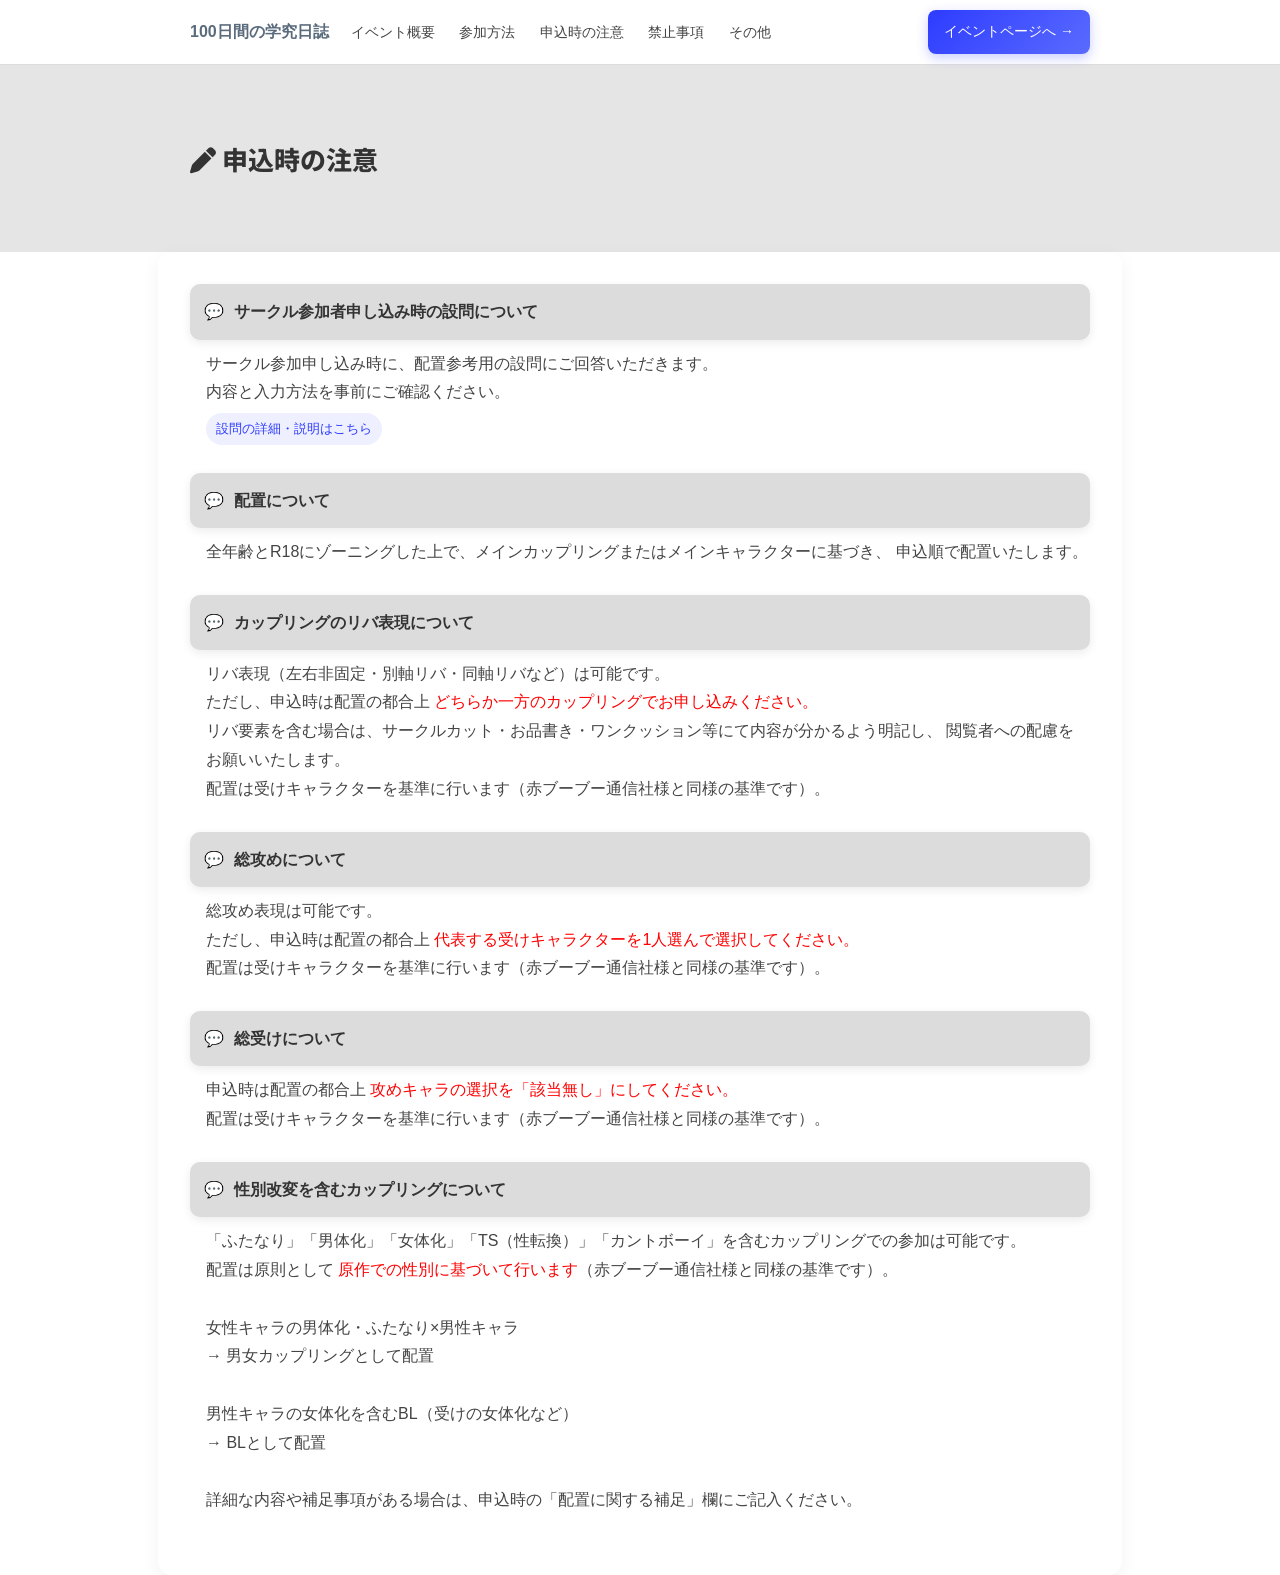
==== index.html @ e6a9680f "Update index.html" ====
<!DOCTYPE html>
<html lang="ja">
<head>
<meta charset="UTF-8">
<title>100日間の学究日誌-申込時の注意</title>
<meta name="robots" content="noindex,noarchive,nofollow,noimageindex">
<meta name="viewport" content="width=device-width, initial-scale=1.0">
<link rel="stylesheet" href="style.css">
<link rel="stylesheet" href="https://cdnjs.cloudflare.com/ajax/libs/font-awesome/6.5.0/css/all.min.css">
<link href="https://fonts.googleapis.com/css2?family=Noto+Sans+JP:wght@400;700;800&family=Montserrat:wght@500&display=swap" rel="stylesheet">
</head>
<body>

<header class="header">
  <div class="inner">
    <div class="logo">100日間の学究日誌</div>
<nav class="nav">
  <div class="nav-inner">
      <a href="#">イベント概要</a>
      <a href="#">参加方法</a>
      <a href="#">申込時の注意</a>
      <a href="#">禁止事項</a>
      <a href="#">その他</a>
  </div>
</nav>
    <a class="cta" href="#">イベントページへ →</a>
  </div>
</header>

<section class="hero">
  <div class="inner">
    <h1><i class="fa-solid fa-pen"></i> 申込時の注意</h1>
  </div>
</section>

<div class="content">
  <div class="inner">

    <!-- ① -->
    <div class="faq-item">
      <div class="question">
        <span class="q">💬</span>
        サークル参加者申し込み時の設問について
      </div>
      <p class="text">
        サークル参加申し込み時に、配置参考用の設問にご回答いただきます。<br>
        内容と入力方法を事前にご確認ください。<br>
        <a href="#">設問の詳細・説明はこちら</a>
      </p>
    </div>

    <!-- ② -->
    <div class="faq-item">
      <div class="question">
        <span class="q">💬</span>
        配置について
      </div>
      <p class="text">
        全年齢とR18にゾーニングした上で、メインカップリングまたはメインキャラクターに基づき、
        申込順で配置いたします。
      </p>
    </div>

    <!-- ③ -->
    <div class="faq-item">
      <div class="question">
        <span class="q">💬</span>
        カップリングのリバ表現について
      </div>
      <p class="text">
        リバ表現（左右非固定・別軸リバ・同軸リバなど）は可能です。<br>
        ただし、申込時は配置の都合上
        <span style="color:red;">どちらか一方のカップリングでお申し込みください。</span><br>
        リバ要素を含む場合は、サークルカット・お品書き・ワンクッション等にて内容が分かるよう明記し、
        閲覧者への配慮をお願いいたします。<br>
        配置は受けキャラクターを基準に行います（赤ブーブー通信社様と同様の基準です）。
      </p>
    </div>

    <!-- ④ -->
    <div class="faq-item">
      <div class="question">
        <span class="q">💬</span>
        総攻めについて
      </div>
      <p class="text">
        総攻め表現は可能です。<br>
        ただし、申込時は配置の都合上
        <span style="color:red;">代表する受けキャラクターを1人選んで選択してください。</span><br>
        配置は受けキャラクターを基準に行います（赤ブーブー通信社様と同様の基準です）。
      </p>
    </div>

    <!-- ⑤ -->
    <div class="faq-item">
      <div class="question">
        <span class="q">💬</span>
        総受けについて
      </div>
      <p class="text">
        申込時は配置の都合上
        <span style="color:red;">攻めキャラの選択を「該当無し」にしてください。</span><br>
        配置は受けキャラクターを基準に行います（赤ブーブー通信社様と同様の基準です）。
      </p>
    </div>

    <!-- ⑥ -->
    <div class="faq-item">
      <div class="question">
        <span class="q">💬</span>
        性別改変を含むカップリングについて
      </div>
      <p class="text">
        「ふたなり」「男体化」「女体化」「TS（性転換）」「カントボーイ」を含むカップリングでの参加は可能です。<br>
        配置は原則として
        <span style="color:red;">原作での性別に基づいて行います</span>（赤ブーブー通信社様と同様の基準です）。<br><br>

        女性キャラの男体化・ふたなり×男性キャラ<br>
        → 男女カップリングとして配置<br><br>

        男性キャラの女体化を含むBL（受けの女体化など）<br>
        → BLとして配置<br><br>

        詳細な内容や補足事項がある場合は、申込時の「配置に関する補足」欄にご記入ください。
      </p>
    </div>

  </div>
</div>
</main>

</body>
</html>
---- style.css ----
/* =========================
   ベース
========================= */
body {
  margin: 0;
  font-family: -apple-system, BlinkMacSystemFont, "Segoe UI", sans-serif;
  background: #fff;
  color: #333;
  line-height: 1.7;
}

/* =========================
   共通（横幅を統一）
========================= */
.inner {
  max-width: 900px;
  margin: 0 auto;
  padding: 0 20px;
}

/* =========================
   ヘッダー
========================= */
.header {
  background: #fff;
  border-bottom: 1px solid #ddd;
}

.header .inner {
  display: flex;
  align-items: center;
  justify-content: space-between;
  height: 64px;
  gap: 12px;

  max-width: 900px;
  margin: 0 auto;
  padding: 0 20px;

  flex-wrap: nowrap;
}

/* ロゴ */
.logo {
  font-weight: bold;
  color: #5a6b7c;
  white-space: nowrap;
}

/* ナビ（PC） */
.nav {
  display: flex;
  gap: 10px;
  flex-wrap: nowrap;
}

/* ナビリンク */
.nav a {
  position: relative;
  text-decoration: none;
  color: #444;
  padding: 6px 10px;
  font-size: 14px;
  font-weight: 500;
  border-radius: 6px;
  white-space: nowrap;
  overflow: hidden;
}

/* 背景アニメーション */
.nav a::before {
  content: "";
  position: absolute;
  inset: 0;
  background: rgba(45,60,255,0.12);
  border-radius: 6px;
  transform: scaleX(0);
  transform-origin: left;
  transition: transform 0.2s ease;
  z-index: -1;
}

.nav a:hover::before {
  transform: scaleX(1);
}

.nav a:hover {
  color: #2d3cff;
}

/* CTA */
.cta {
  margin-left: auto; /* ←PCでも右固定 */
  background: linear-gradient(135deg, #2d3cff, #5a6bff);
  color: #fff;
  padding: 10px 16px;
  border-radius: 8px;
  text-decoration: none;
  display: inline-block;
  box-shadow: 0 4px 12px rgba(45,60,255,0.25);
  transition: 0.2s;
  font-size: 14px;
  white-space: nowrap;
}

/* =========================
   ヒーロー
========================= */
.hero {
  background: #e5e5e5;
  padding: 50px 0;
}

.hero h1 {
  font-family: "Noto Sans JP", sans-serif;
  font-weight: 800;
  font-size: 26px;
}

/* =========================
   コンテンツ
========================= */
.content .inner {
  background: #fff;
  padding: 32px;
  border-radius: 14px;
  box-shadow: 0 6px 20px rgba(0,0,0,0.05);
}

/* FAQ */
.faq-item {
  margin-bottom: 28px;
}

/* 見出し */
.question {
  background: #dcdcdc;
  padding: 14px;
  border-radius: 10px;
  font-weight: bold;
  margin-bottom: 10px;
  box-shadow: 0 3px 10px rgba(0,0,0,0.08);
}

.q {
  color: #2d3cff;
  margin-right: 6px;
}

/* テキスト */
.text {
  margin: 10px 0 0 16px;
  line-height: 1.8;
  color: #444;
}

/* 強調 */
.highlight {
  background: #ffecec;
  color: #c00;
  padding: 2px 4px;
  border-radius: 4px;
}

/* 補助ボックス */
.box {
  height: 50px;
  background: #dcdcdc;
  border-radius: 10px;
  margin: 16px 0 16px 16px;
}

/* リンク */
.text a {
  display: inline-block;
  margin-top: 6px;
  padding: 4px 10px;
  font-size: 13px;
  text-decoration: none;
  color: #2d3cff;
  background: rgba(45,60,255,0.08);
  border-radius: 999px;
}

/* =========================
   スマホ
========================= */
@media (max-width: 768px) {

  .inner {
    max-width: none;
    padding: 0 12px;
  }

  /* ヘッダー構造を2段に分離 */
  .header .inner {
    flex-wrap: wrap;
    height: auto;
    padding: 10px 12px;
    align-items: center;
  }

  /* ロゴ左 */
  .logo {
    flex: 1 1 auto;
  }

  /* CTA右上固定 */
  .cta {
    order: 2;
    margin-left: auto;
    font-size: 13px;
    padding: 8px 12px;
  }

  /* ナビを完全に下段へ */
  .nav {
    order: 3;
    flex-basis: 100%; /* ←最重要 */
    width: 100%;
    display: flex;
    overflow-x: auto;
    gap: 8px;
    margin-top: 8px;
    padding-bottom: 2px;
    -webkit-overflow-scrolling: touch;
  }

  .nav::-webkit-scrollbar {
    display: none;
  }

  .nav a {
    flex: 0 0 auto;
    font-size: 13px;
  }

  /* コンテンツ */
  .content .inner {
    padding: 16px;
    border-radius: 0;
    box-shadow: none;
  }

  .text {
    margin-left: 0;
  }

  .box {
    margin-left: 0;
  }
}
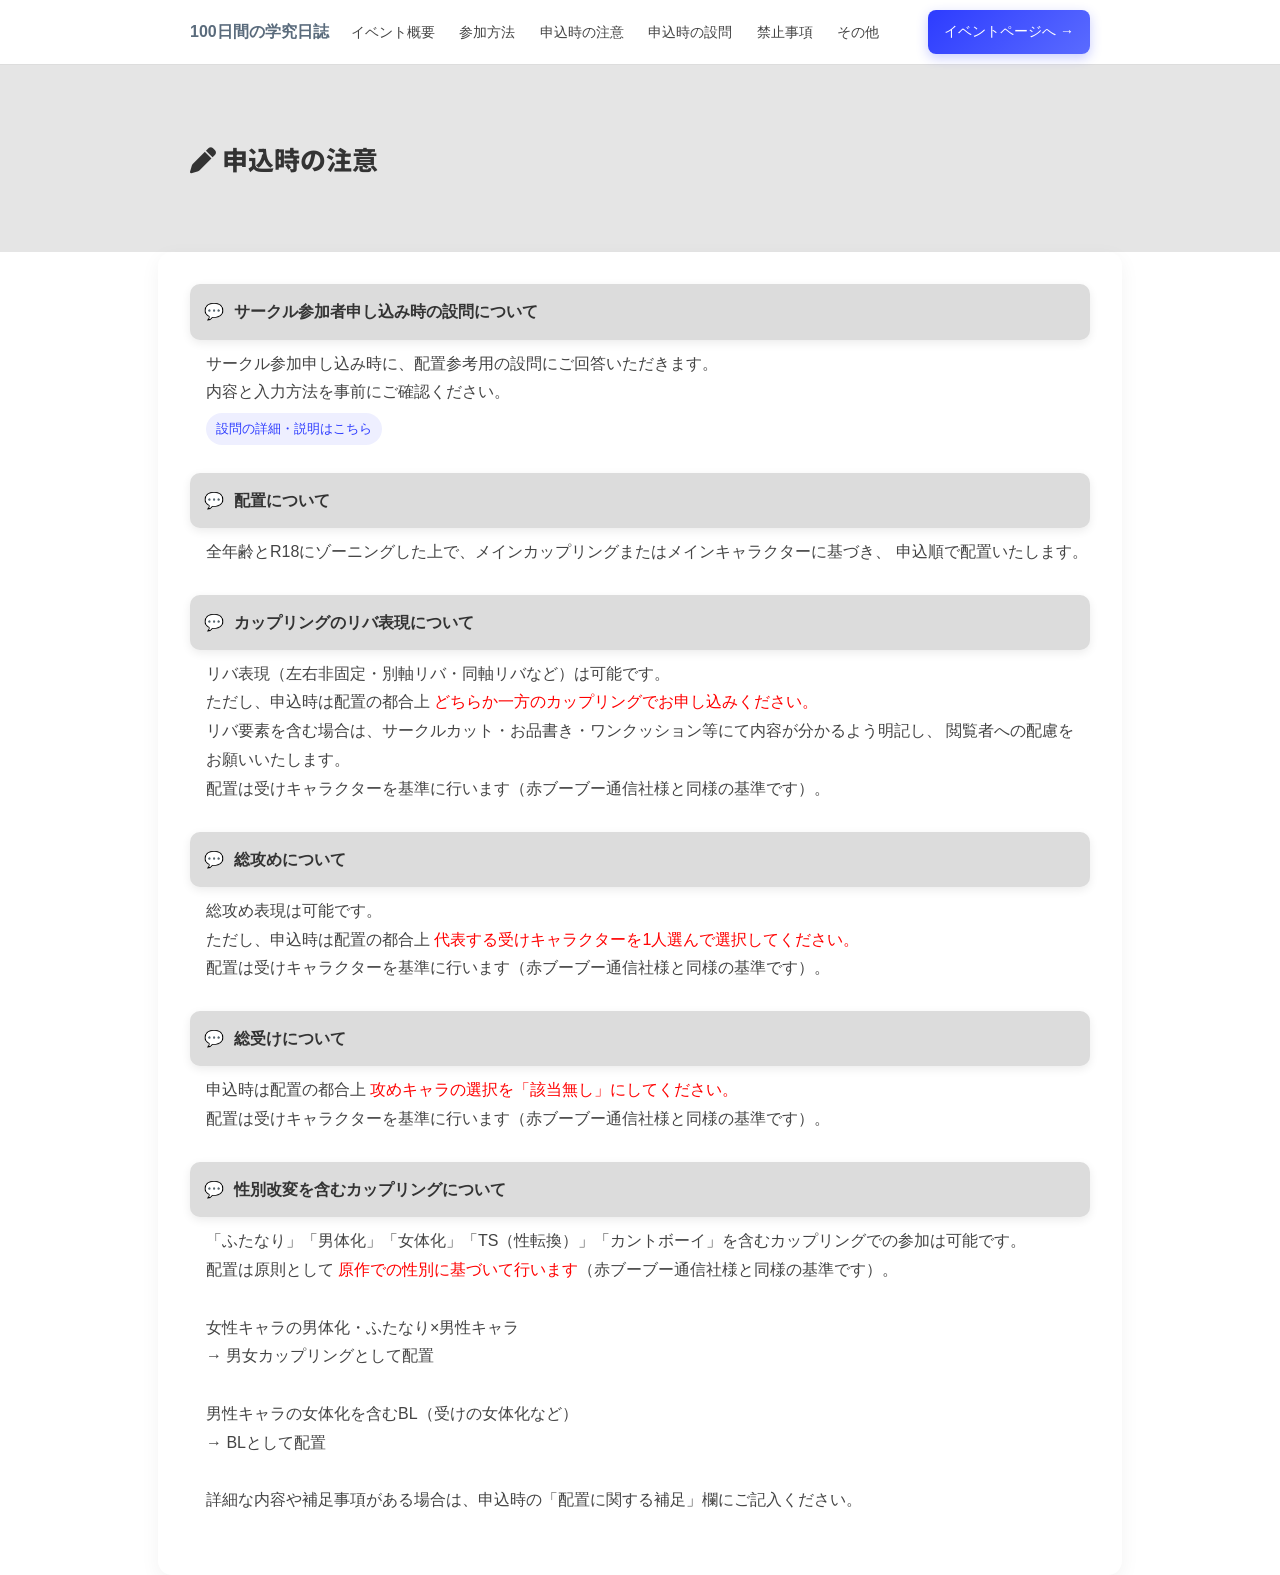
==== commit 644e9179: "Update index.html" ====
--- a/index.html
+++ b/index.html
@@ -19,6 +19,7 @@
       <a href="#">イベント概要</a>
       <a href="#">参加方法</a>
       <a href="#">申込時の注意</a>
+      <a href="#">申込時の設問</a>
       <a href="#">禁止事項</a>
       <a href="#">その他</a>
   </div>
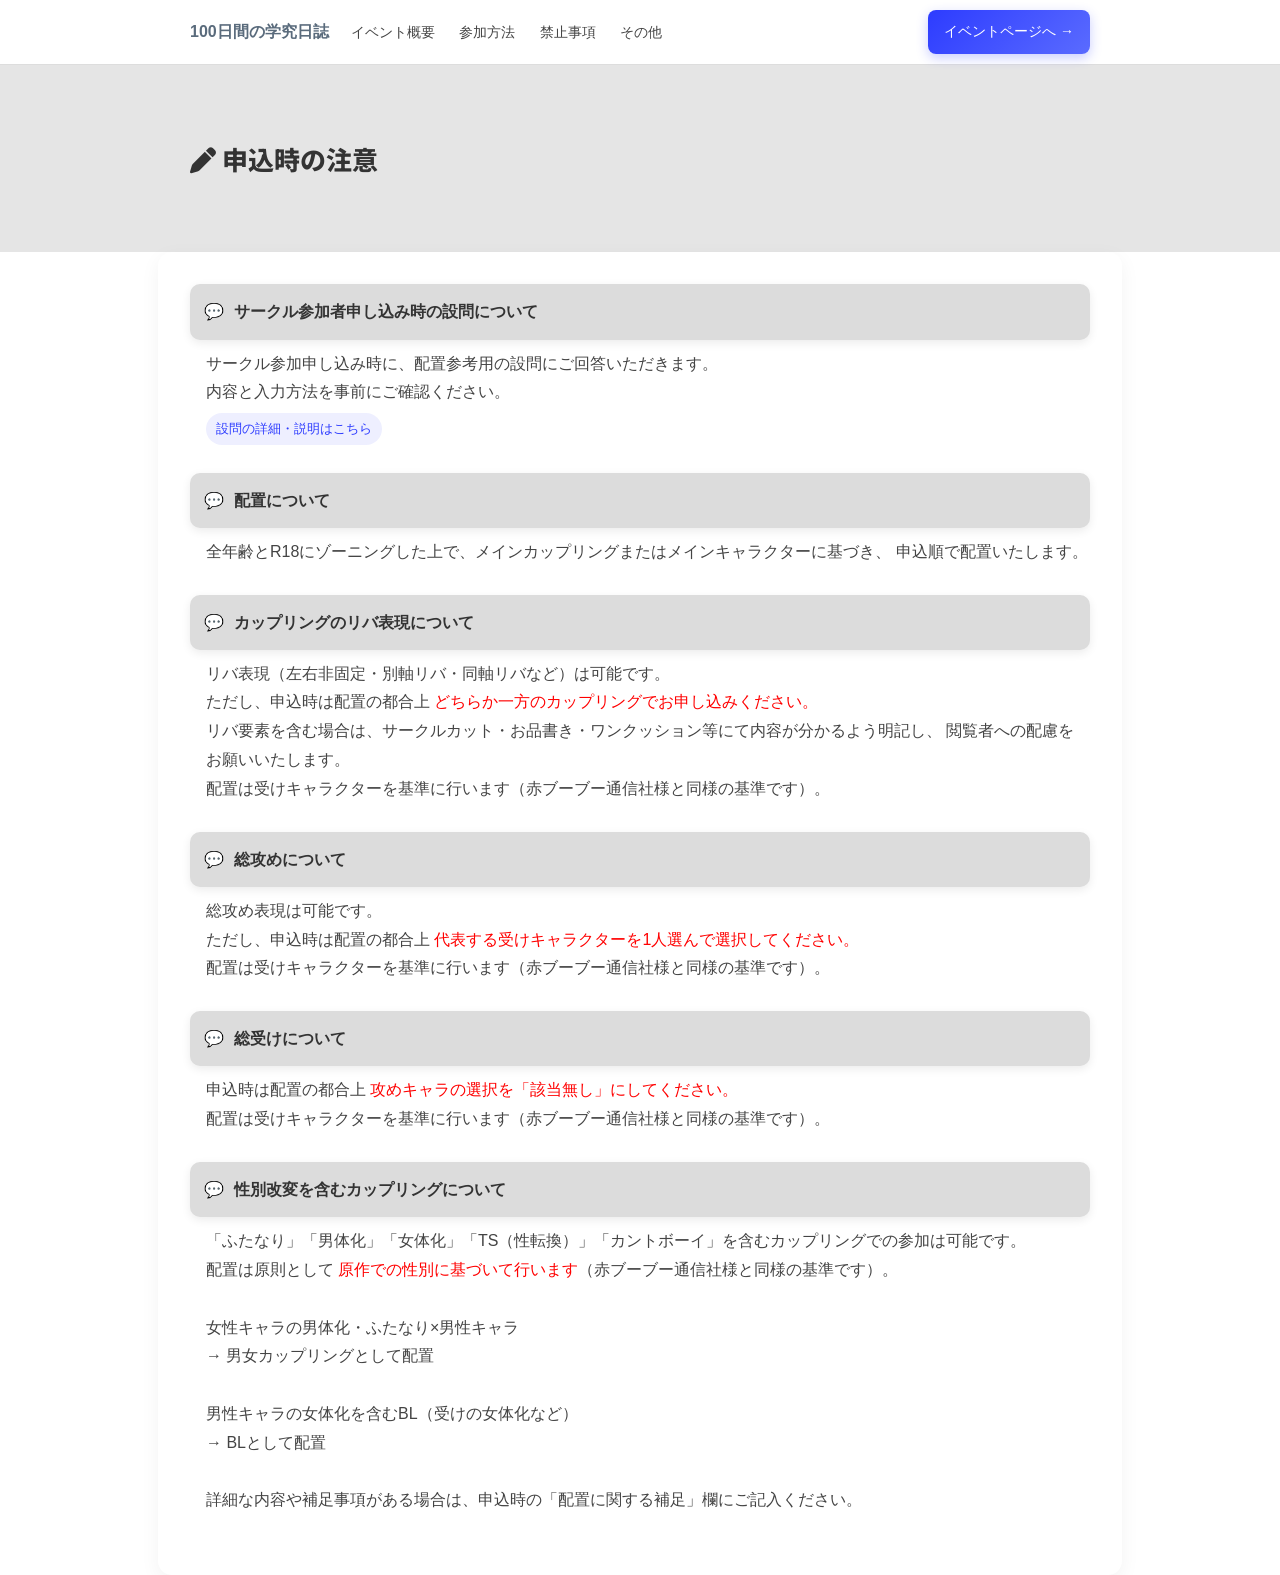
==== commit f781b728: "Update index.html" ====
--- a/index.html
+++ b/index.html
@@ -18,8 +18,6 @@
   <div class="nav-inner">
       <a href="#">イベント概要</a>
       <a href="#">参加方法</a>
-      <a href="#">申込時の注意</a>
-      <a href="#">申込時の設問</a>
       <a href="#">禁止事項</a>
       <a href="#">その他</a>
   </div>
--- a/style.css
+++ b/style.css
@@ -54,7 +54,6 @@
   flex-wrap: nowrap;
 }
 
-/* ナビリンク */
 .nav a {
   position: relative;
   text-decoration: none;
@@ -65,6 +64,7 @@
   border-radius: 6px;
   white-space: nowrap;
   overflow: hidden;
+  z-index: 0; /* ←基準を明示 */
 }
 
 /* 背景アニメーション */
@@ -74,10 +74,13 @@
   inset: 0;
   background: rgba(45,60,255,0.12);
   border-radius: 6px;
+
   transform: scaleX(0);
   transform-origin: left;
   transition: transform 0.2s ease;
+
   z-index: -1;
+  pointer-events: none; /* ←クリック阻害防止（重要） */
 }
 
 .nav a:hover::before {
@@ -87,7 +90,6 @@
 .nav a:hover {
   color: #2d3cff;
 }
-
 /* CTA */
 .cta {
   margin-left: auto; /* ←PCでも右固定 */
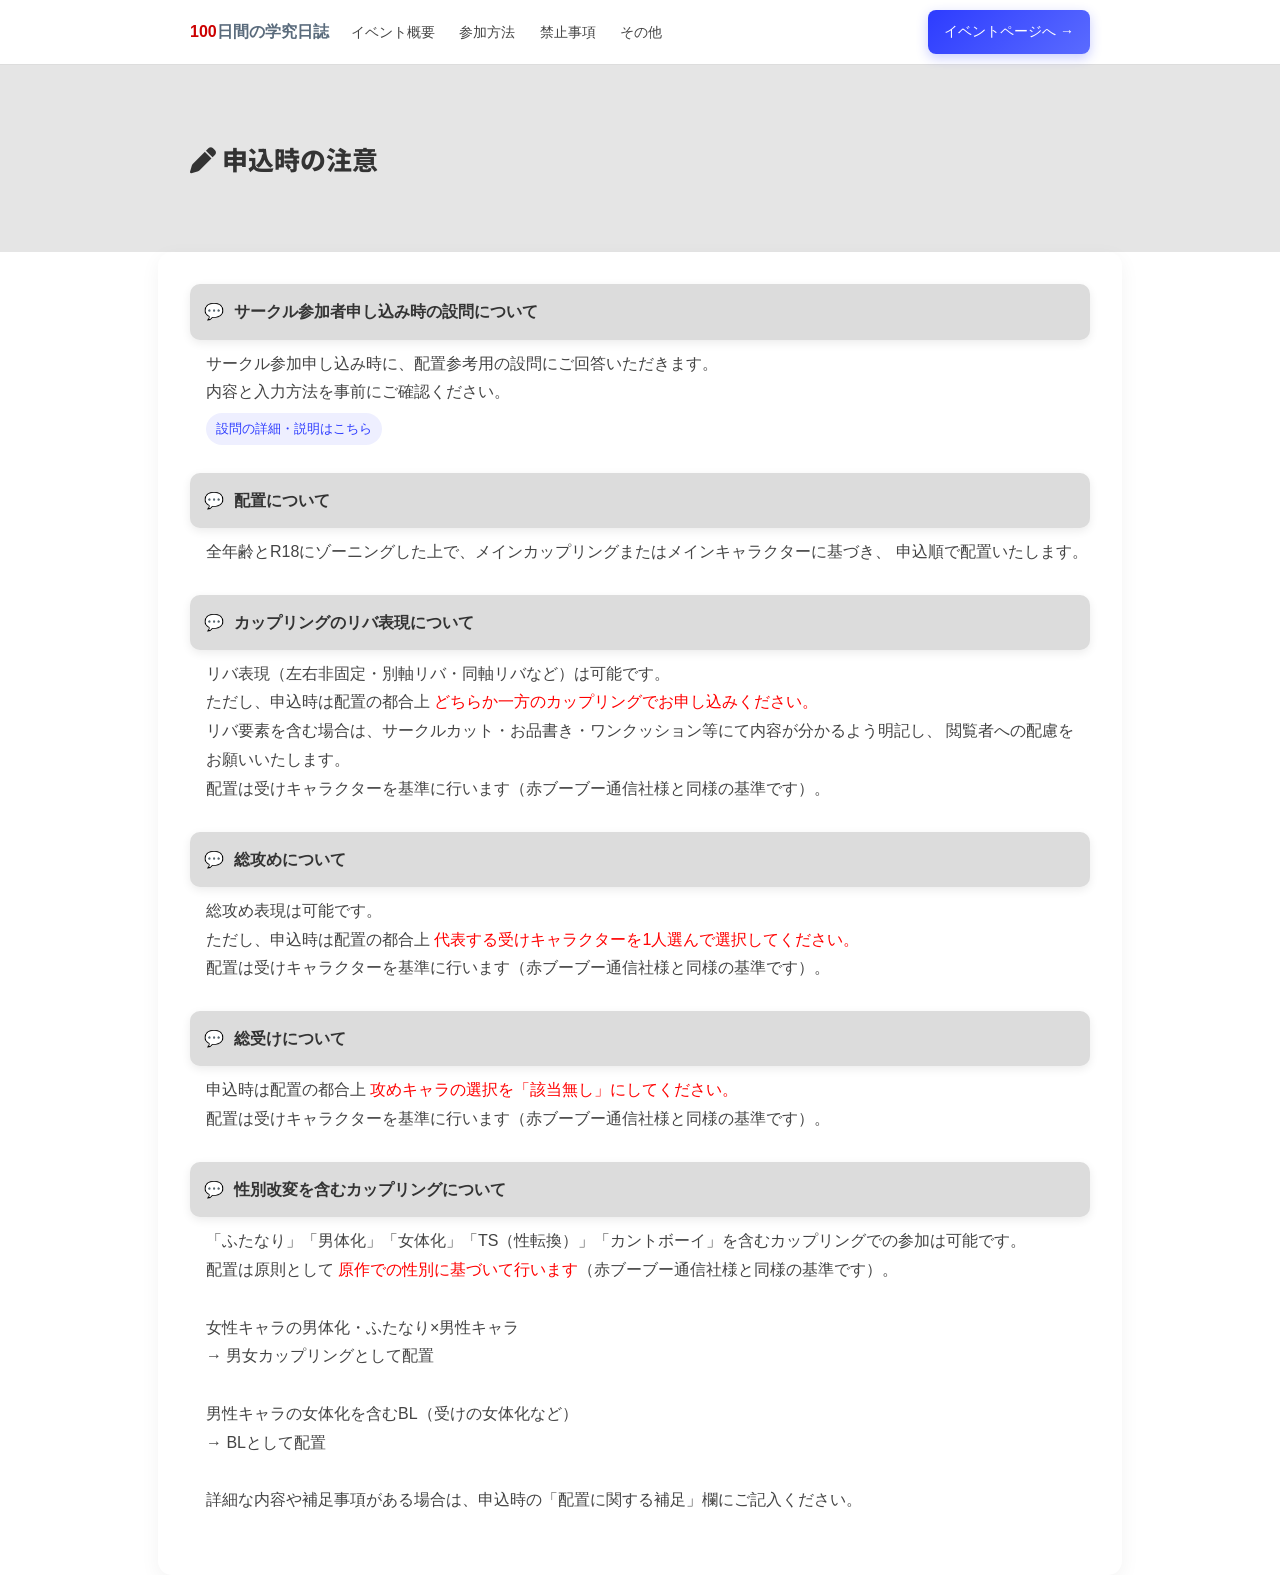
==== commit 9ec8c1a3: "Update index.html" ====
--- a/index.html
+++ b/index.html
@@ -13,7 +13,7 @@
 
 <header class="header">
   <div class="inner">
-    <div class="logo">100日間の学究日誌</div>
+    <div class="logo"><span style="color: #cc0000;">100</span>日間の学究日誌</div>
 <nav class="nav">
   <div class="nav-inner">
       <a href="#">イベント概要</a>
--- a/style.css
+++ b/style.css
@@ -48,12 +48,6 @@
 }
 
 /* ナビ（PC） */
-.nav {
-  display: flex;
-  gap: 10px;
-  flex-wrap: nowrap;
-}
-
 .nav a {
   position: relative;
   text-decoration: none;
@@ -90,6 +84,7 @@
 .nav a:hover {
   color: #2d3cff;
 }
+
 /* CTA */
 .cta {
   margin-left: auto; /* ←PCでも右固定 */
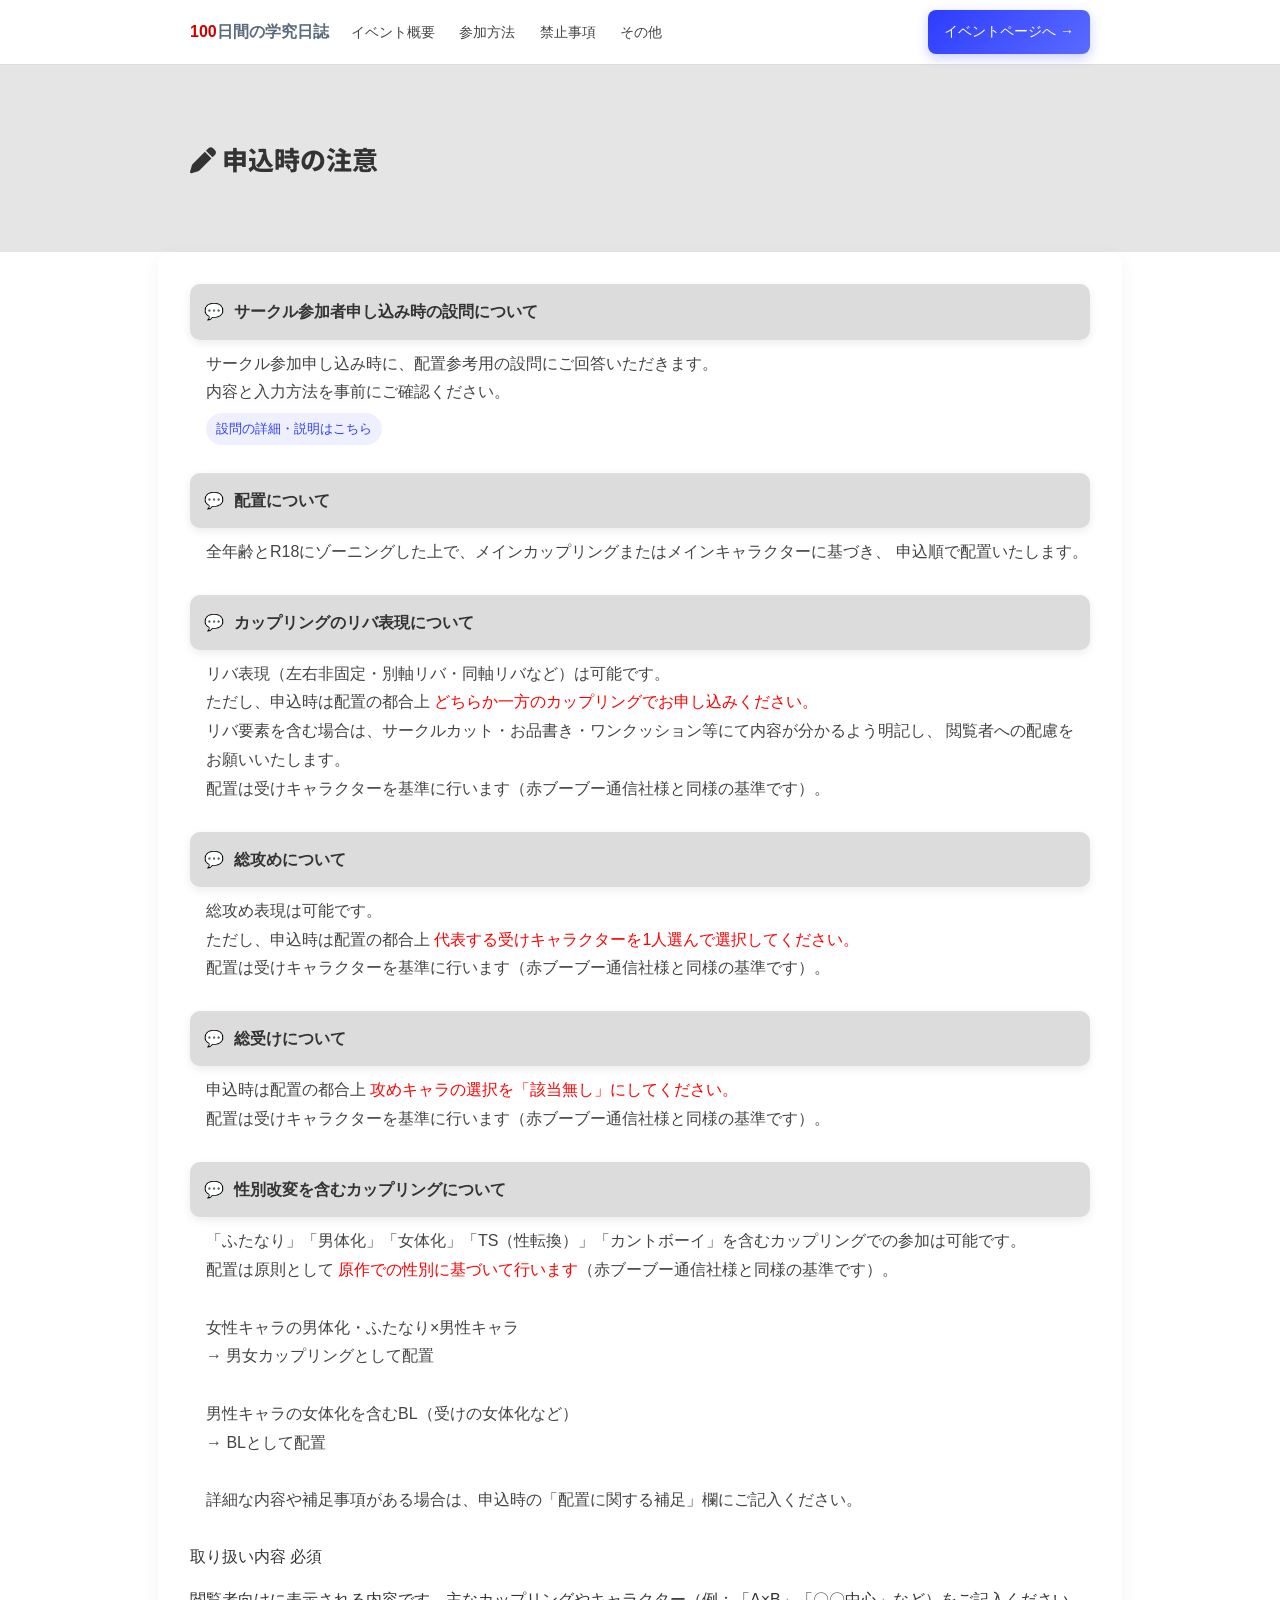
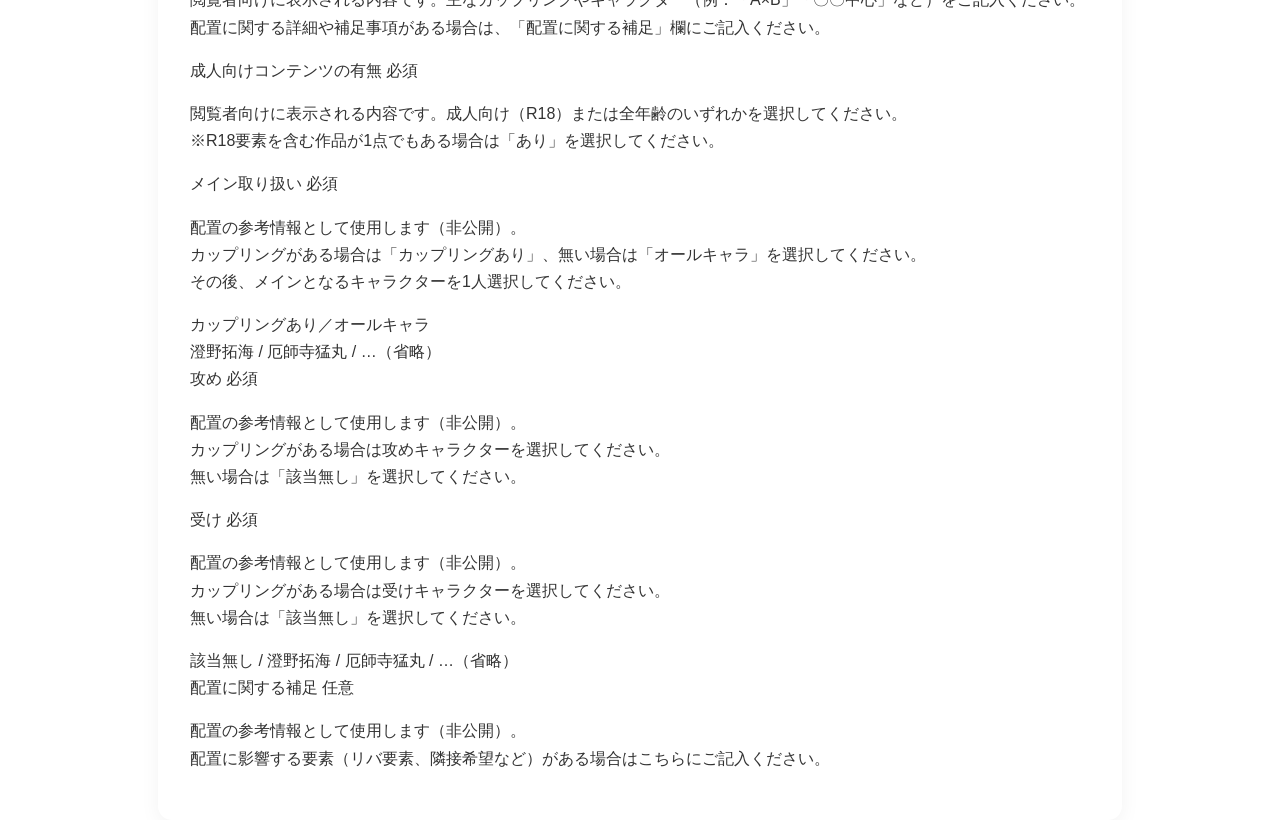
==== commit e9988b25: "Update index.html" ====
--- a/index.html
+++ b/index.html
@@ -123,7 +123,77 @@
         詳細な内容や補足事項がある場合は、申込時の「配置に関する補足」欄にご記入ください。
       </p>
     </div>
-
+<div class="form-section">
+
+  <!-- 取り扱い内容 -->
+  <div class="form-item">
+    <div class="form-title">取り扱い内容 <span class="required">必須</span></div>
+    <p class="form-desc">
+      閲覧者向けに表示される内容です。主なカップリングやキャラクター（例：「A×B」「〇〇中心」など）をご記入ください。<br>
+      配置に関する詳細や補足事項がある場合は、「配置に関する補足」欄にご記入ください。
+    </p>
+  </div>
+
+  <!-- 成人向け -->
+  <div class="form-item">
+    <div class="form-title">成人向けコンテンツの有無 <span class="required">必須</span></div>
+    <p class="form-desc">
+      閲覧者向けに表示される内容です。成人向け（R18）または全年齢のいずれかを選択してください。<br>
+      ※R18要素を含む作品が1点でもある場合は「あり」を選択してください。
+    </p>
+  </div>
+
+  <!-- メイン -->
+  <div class="form-item">
+    <div class="form-title">メイン取り扱い <span class="required">必須</span></div>
+    <p class="form-desc">
+      配置の参考情報として使用します（非公開）。<br>
+      カップリングがある場合は「カップリングあり」、無い場合は「オールキャラ」を選択してください。<br>
+      その後、メインとなるキャラクターを1人選択してください。
+    </p>
+
+    <div class="select-box">
+      カップリングあり／オールキャラ<br>
+      澄野拓海 / 厄師寺猛丸 / …（省略）
+    </div>
+  </div>
+
+  <!-- 攻め -->
+  <div class="form-item">
+    <div class="form-title">攻め <span class="required">必須</span></div>
+    <p class="form-desc">
+      配置の参考情報として使用します（非公開）。<br>
+      カップリングがある場合は攻めキャラクターを選択してください。<br>
+      無い場合は「該当無し」を選択してください。
+    </p>
+  </div>
+
+  <!-- 受け -->
+  <div class="form-item">
+    <div class="form-title">受け <span class="required">必須</span></div>
+    <p class="form-desc">
+      配置の参考情報として使用します（非公開）。<br>
+      カップリングがある場合は受けキャラクターを選択してください。<br>
+      無い場合は「該当無し」を選択してください。
+    </p>
+
+    <div class="select-box">
+      該当無し / 澄野拓海 / 厄師寺猛丸 / …（省略）
+    </div>
+  </div>
+
+  <!-- 補足 -->
+  <div class="form-item">
+    <div class="form-title">配置に関する補足 <span class="optional">任意</span></div>
+    <p class="form-desc">
+      配置の参考情報として使用します（非公開）。<br>
+      配置に影響する要素（リバ要素、隣接希望など）がある場合はこちらにご記入ください。
+    </p>
+  </div>
+
+</div>
+
+    
   </div>
 </div>
 </main>
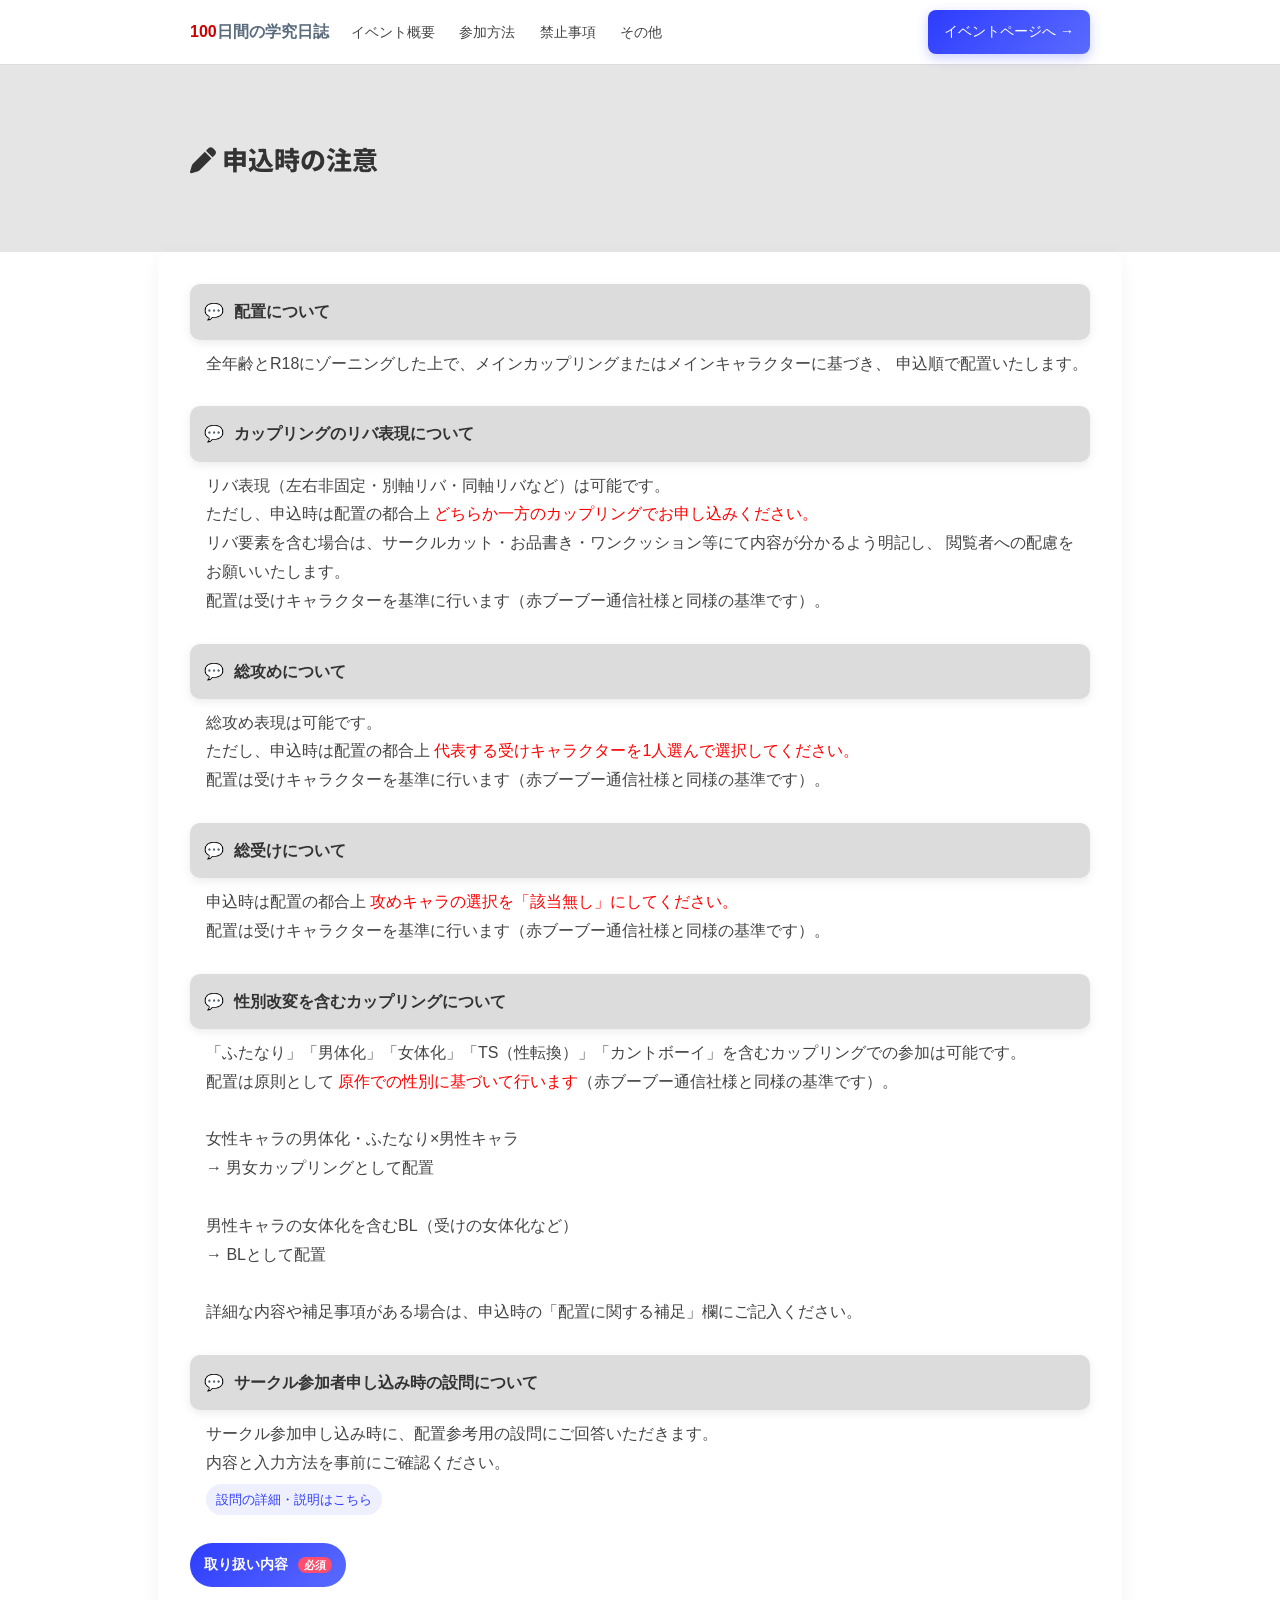
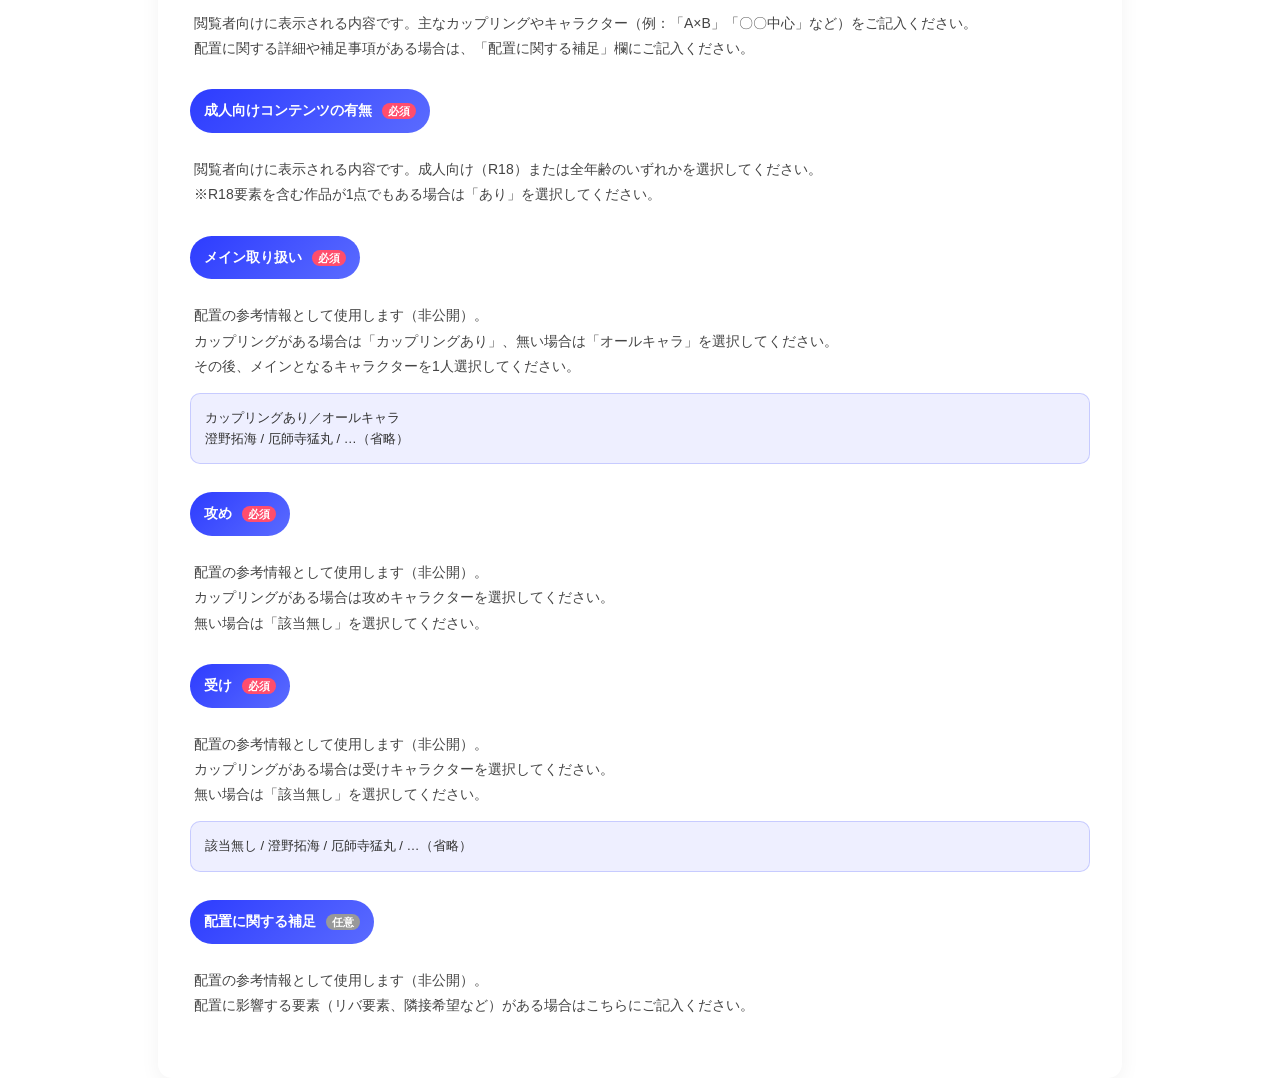
==== commit 64b0eb4a: "Update index.html" ====
--- a/index.html
+++ b/index.html
@@ -39,19 +39,6 @@
     <div class="faq-item">
       <div class="question">
         <span class="q">💬</span>
-        サークル参加者申し込み時の設問について
-      </div>
-      <p class="text">
-        サークル参加申し込み時に、配置参考用の設問にご回答いただきます。<br>
-        内容と入力方法を事前にご確認ください。<br>
-        <a href="#">設問の詳細・説明はこちら</a>
-      </p>
-    </div>
-
-    <!-- ② -->
-    <div class="faq-item">
-      <div class="question">
-        <span class="q">💬</span>
         配置について
       </div>
       <p class="text">
@@ -60,7 +47,7 @@
       </p>
     </div>
 
-    <!-- ③ -->
+    <!-- ② -->
     <div class="faq-item">
       <div class="question">
         <span class="q">💬</span>
@@ -76,7 +63,7 @@
       </p>
     </div>
 
-    <!-- ④ -->
+    <!-- ③ -->
     <div class="faq-item">
       <div class="question">
         <span class="q">💬</span>
@@ -90,7 +77,7 @@
       </p>
     </div>
 
-    <!-- ⑤ -->
+    <!-- ④ -->
     <div class="faq-item">
       <div class="question">
         <span class="q">💬</span>
@@ -103,7 +90,7 @@
       </p>
     </div>
 
-    <!-- ⑥ -->
+    <!-- ⑤ -->
     <div class="faq-item">
       <div class="question">
         <span class="q">💬</span>
@@ -123,6 +110,19 @@
         詳細な内容や補足事項がある場合は、申込時の「配置に関する補足」欄にご記入ください。
       </p>
     </div>
+
+    <!-- ⑥ -->
+    <div class="faq-item">
+      <div class="question">
+        <span class="q">💬</span>
+        サークル参加者申し込み時の設問について
+      </div>
+      <p class="text">
+        サークル参加申し込み時に、配置参考用の設問にご回答いただきます。<br>
+        内容と入力方法を事前にご確認ください。<br>
+        <a href="#">設問の詳細・説明はこちら</a>
+      </p>
+    </div>
 <div class="form-section">
 
   <!-- 取り扱い内容 -->
--- a/style.css
+++ b/style.css
@@ -247,3 +247,68 @@
     margin-left: 0;
   }
 }
+
+/* =========================
+   フォーム説明ブロック
+========================= */
+
+.form-item {
+  margin-bottom: 28px;
+}
+
+/* 見出し（←4枚目デザイン） */
+.form-title {
+  background: linear-gradient(135deg, #2d3cff, #5a6bff);
+  color: #fff;
+  padding: 10px 14px;
+  border-radius: 999px;
+  font-weight: bold;
+  font-size: 14px;
+  display: inline-block;
+  margin-bottom: 10px;
+}
+
+/* 必須・任意 */
+.required {
+  background: #ff4d6d;
+  color: #fff;
+  font-size: 11px;
+  padding: 2px 6px;
+  border-radius: 999px;
+  margin-left: 6px;
+}
+
+.optional {
+  background: #999;
+  color: #fff;
+  font-size: 11px;
+  padding: 2px 6px;
+  border-radius: 999px;
+  margin-left: 6px;
+}
+
+/* 説明文 */
+.form-desc {
+  font-size: 14px;
+  line-height: 1.8;
+  color: #444;
+  margin-left: 4px;
+}
+
+/* キャラ一覧ボックス（←5枚目デザイン） */
+.select-box {
+  margin-top: 12px;
+  padding: 14px;
+  border-radius: 10px;
+  background: rgba(45,60,255,0.08);
+  border: 1px solid rgba(45,60,255,0.2);
+  font-size: 13px;
+  line-height: 1.6;
+}
+
+/* スマホ調整 */
+@media (max-width: 768px) {
+  .form-desc {
+    margin-left: 0;
+  }
+}
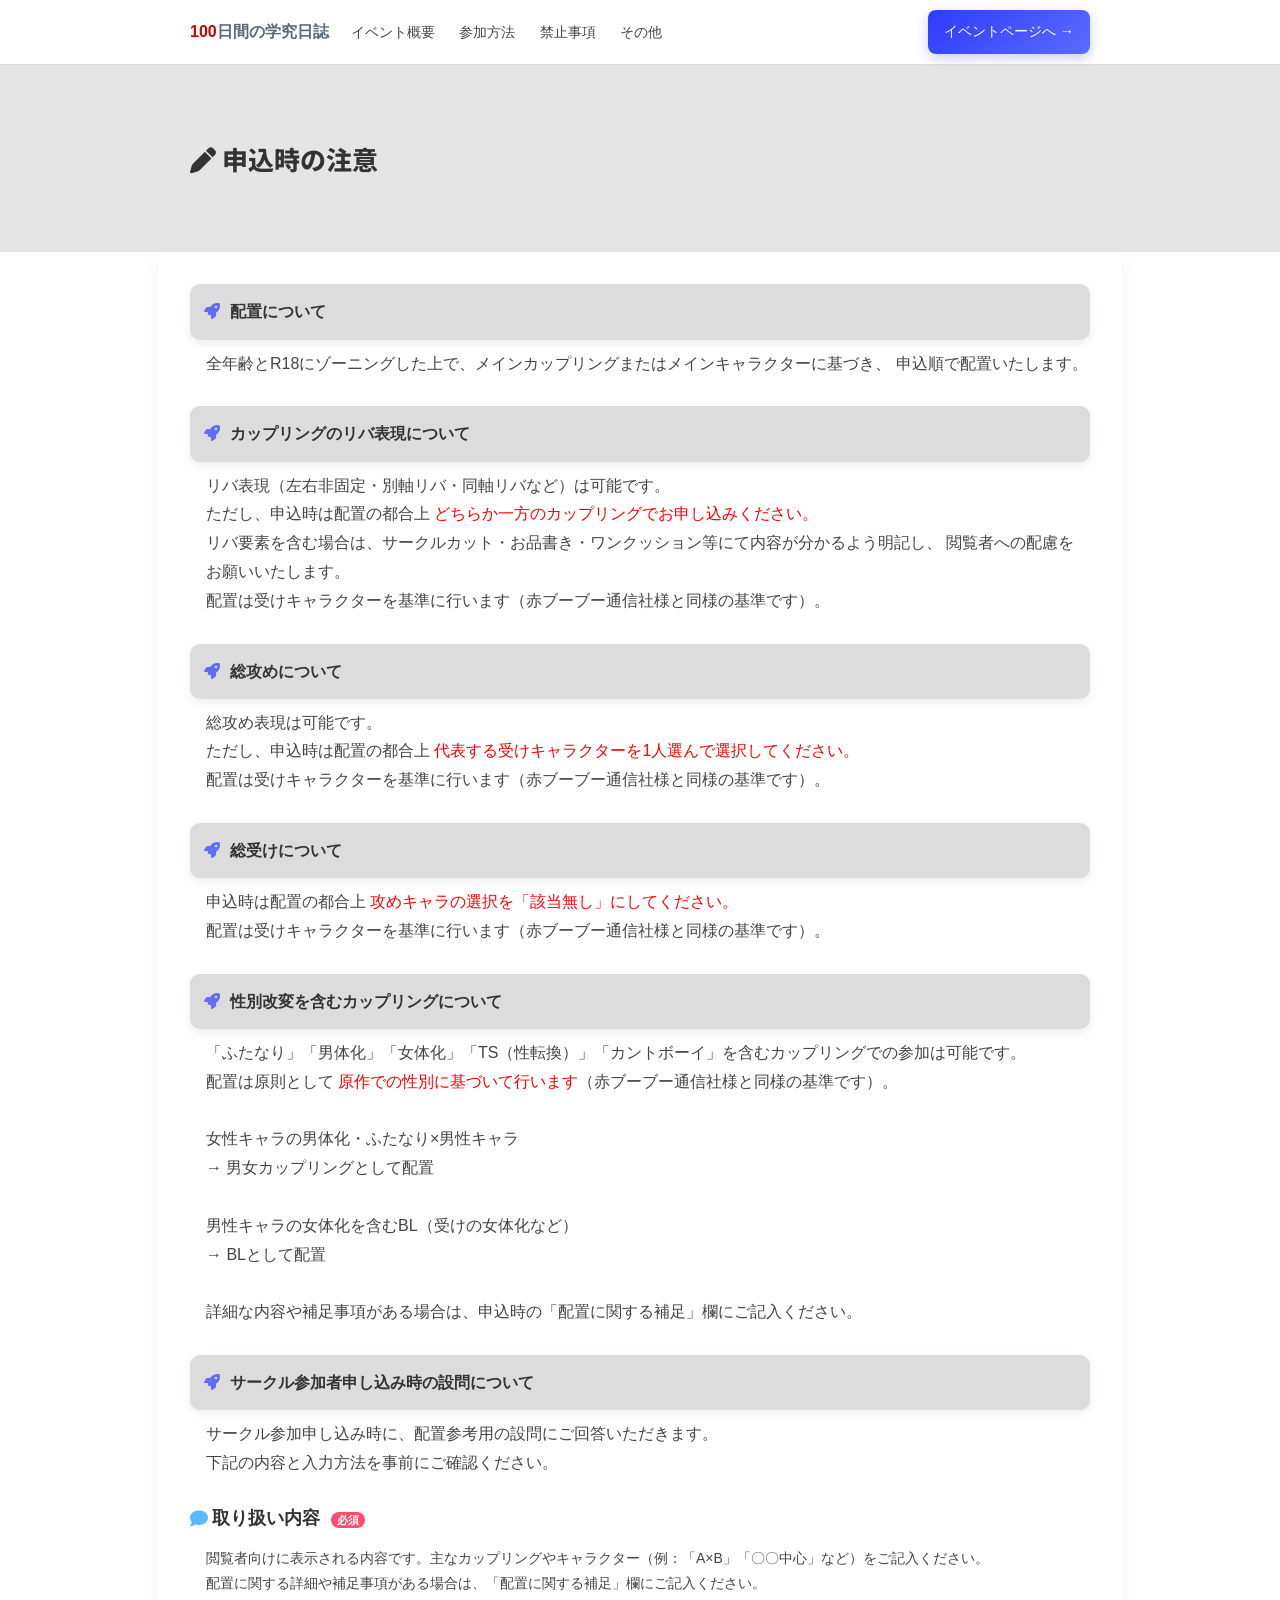
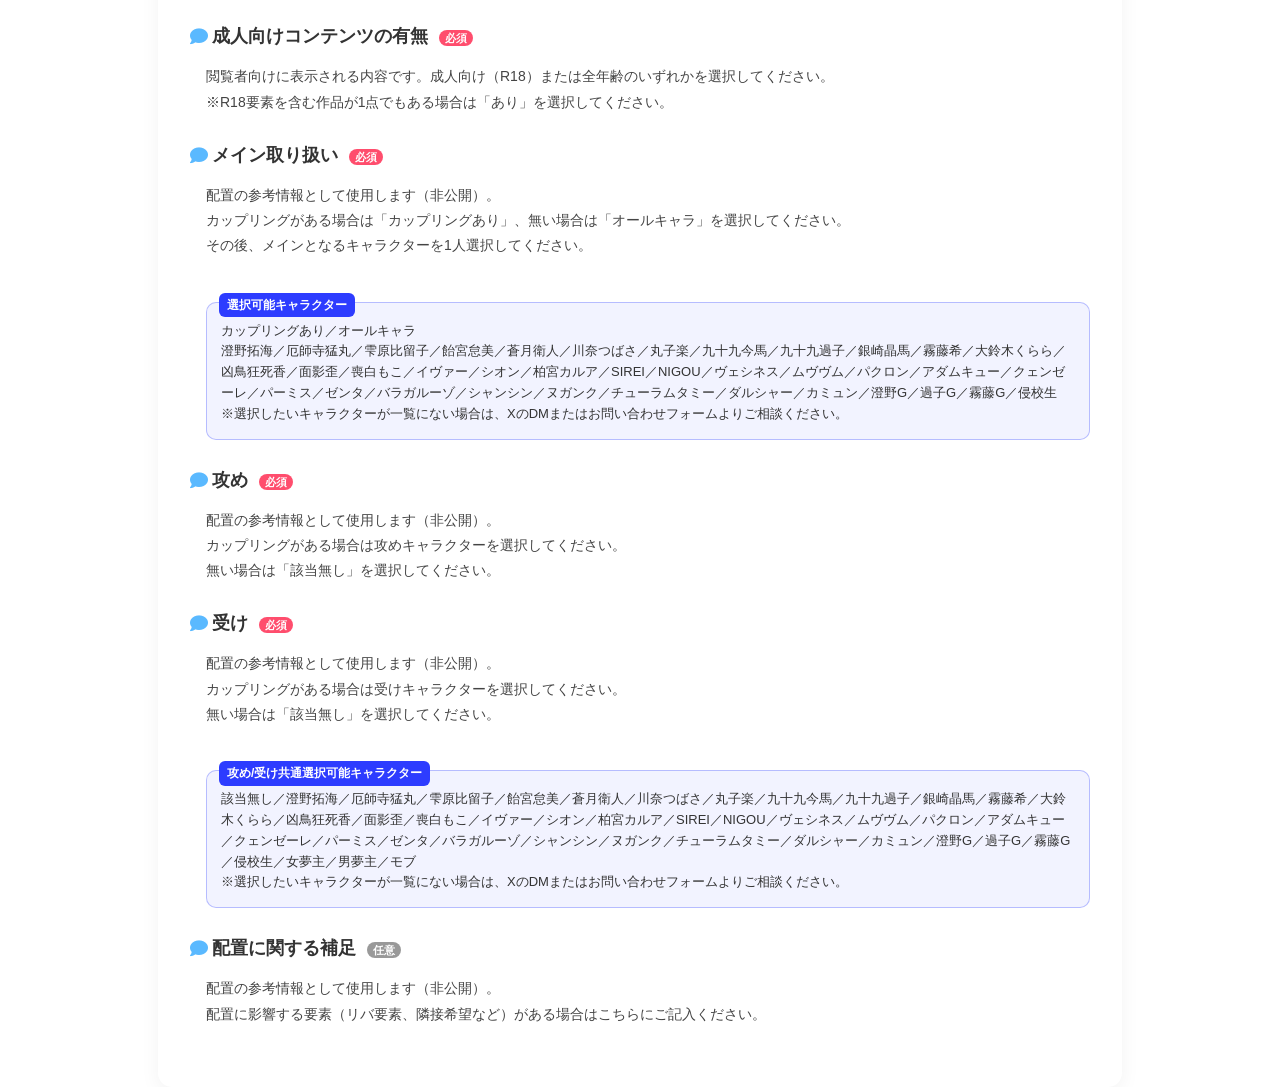
==== commit 1ae9fa0f: "Update index.html" ====
--- a/index.html
+++ b/index.html
@@ -38,7 +38,7 @@
     <!-- ① -->
     <div class="faq-item">
       <div class="question">
-        <span class="q">💬</span>
+        <span class="q"><i class="fas fa-rocket"></i></span>
         配置について
       </div>
       <p class="text">
@@ -50,7 +50,7 @@
     <!-- ② -->
     <div class="faq-item">
       <div class="question">
-        <span class="q">💬</span>
+        <span class="q"><i class="fas fa-rocket"></i></span>
         カップリングのリバ表現について
       </div>
       <p class="text">
@@ -66,7 +66,7 @@
     <!-- ③ -->
     <div class="faq-item">
       <div class="question">
-        <span class="q">💬</span>
+        <span class="q"><i class="fas fa-rocket"></i></span>
         総攻めについて
       </div>
       <p class="text">
@@ -80,7 +80,7 @@
     <!-- ④ -->
     <div class="faq-item">
       <div class="question">
-        <span class="q">💬</span>
+        <span class="q"><i class="fas fa-rocket"></i></span>
         総受けについて
       </div>
       <p class="text">
@@ -93,7 +93,7 @@
     <!-- ⑤ -->
     <div class="faq-item">
       <div class="question">
-        <span class="q">💬</span>
+        <span class="q"><i class="fas fa-rocket"></i></span>
         性別改変を含むカップリングについて
       </div>
       <p class="text">
@@ -114,20 +114,19 @@
     <!-- ⑥ -->
     <div class="faq-item">
       <div class="question">
-        <span class="q">💬</span>
+        <span class="q"><i class="fas fa-rocket"></i></span>
         サークル参加者申し込み時の設問について
       </div>
       <p class="text">
         サークル参加申し込み時に、配置参考用の設問にご回答いただきます。<br>
-        内容と入力方法を事前にご確認ください。<br>
-        <a href="#">設問の詳細・説明はこちら</a>
+        下記の内容と入力方法を事前にご確認ください。<br>
       </p>
     </div>
 <div class="form-section">
-
+      <p class="text">
   <!-- 取り扱い内容 -->
   <div class="form-item">
-    <div class="form-title">取り扱い内容 <span class="required">必須</span></div>
+    <h2>取り扱い内容 <span class="required">必須</span></h1>
     <p class="form-desc">
       閲覧者向けに表示される内容です。主なカップリングやキャラクター（例：「A×B」「〇〇中心」など）をご記入ください。<br>
       配置に関する詳細や補足事項がある場合は、「配置に関する補足」欄にご記入ください。
@@ -136,7 +135,7 @@
 
   <!-- 成人向け -->
   <div class="form-item">
-    <div class="form-title">成人向けコンテンツの有無 <span class="required">必須</span></div>
+        <h2>成人向けコンテンツの有無 <span class="required">必須</span></h1>
     <p class="form-desc">
       閲覧者向けに表示される内容です。成人向け（R18）または全年齢のいずれかを選択してください。<br>
       ※R18要素を含む作品が1点でもある場合は「あり」を選択してください。
@@ -145,22 +144,27 @@
 
   <!-- メイン -->
   <div class="form-item">
-    <div class="form-title">メイン取り扱い <span class="required">必須</span></div>
+        <h2>メイン取り扱い <span class="required">必須</span></h1>
     <p class="form-desc">
       配置の参考情報として使用します（非公開）。<br>
       カップリングがある場合は「カップリングあり」、無い場合は「オールキャラ」を選択してください。<br>
-      その後、メインとなるキャラクターを1人選択してください。
-    </p>
-
-    <div class="select-box">
-      カップリングあり／オールキャラ<br>
-      澄野拓海 / 厄師寺猛丸 / …（省略）
-    </div>
+      その後、メインとなるキャラクターを1人選択してください。<br>
+    </p>
+<br>
+<div class="select-box">
+  <span class="select-label">選択可能キャラクター</span>
+  <div class="select-content">
+カップリングあり／オールキャラ<br>
+澄野拓海／厄師寺猛丸／雫原比留子／飴宮怠美／蒼月衛人／川奈つばさ／丸子楽／九十九今馬／九十九過子／銀崎晶馬／霧藤希／大鈴木くらら／凶鳥狂死香／面影歪／喪白もこ／イヴァー／シオン／柏宮カルア／SIREI／NIGOU／ヴェシネス／ムヴヴム／パクロン／アダムキュー／クェンゼーレ／パーミス／ゼンタ／バラガルーゾ／シャンシン／ヌガンク／チューラムタミー／ダルシャー／カミュン／澄野G／過子G／霧藤G／侵校生<br>
+※選択したいキャラクターが一覧にない場合は、XのDMまたはお問い合わせフォームよりご相談ください。
+  </div>
+</div>
+
   </div>
 
   <!-- 攻め -->
   <div class="form-item">
-    <div class="form-title">攻め <span class="required">必須</span></div>
+        <h2>攻め <span class="required">必須</span></h1>
     <p class="form-desc">
       配置の参考情報として使用します（非公開）。<br>
       カップリングがある場合は攻めキャラクターを選択してください。<br>
@@ -170,27 +174,32 @@
 
   <!-- 受け -->
   <div class="form-item">
-    <div class="form-title">受け <span class="required">必須</span></div>
+        <h2>受け <span class="required">必須</span></h1>
     <p class="form-desc">
       配置の参考情報として使用します（非公開）。<br>
       カップリングがある場合は受けキャラクターを選択してください。<br>
-      無い場合は「該当無し」を選択してください。
-    </p>
-
-    <div class="select-box">
-      該当無し / 澄野拓海 / 厄師寺猛丸 / …（省略）
-    </div>
+      無い場合は「該当無し」を選択してください。<br>
+    </p>
+<br>
+<div class="select-box">
+  <span class="select-label">攻め/受け共通選択可能キャラクター</span>
+  <div class="select-content">
+該当無し／澄野拓海／厄師寺猛丸／雫原比留子／飴宮怠美／蒼月衛人／川奈つばさ／丸子楽／九十九今馬／九十九過子／銀崎晶馬／霧藤希／大鈴木くらら／凶鳥狂死香／面影歪／喪白もこ／イヴァー／シオン／柏宮カルア／SIREI／NIGOU／ヴェシネス／ムヴヴム／パクロン／アダムキュー／クェンゼーレ／パーミス／ゼンタ／バラガルーゾ／シャンシン／ヌガンク／チューラムタミー／ダルシャー／カミュン／澄野G／過子G／霧藤G／侵校生／女夢主／男夢主／モブ<br>
+※選択したいキャラクターが一覧にない場合は、XのDMまたはお問い合わせフォームよりご相談ください。
+  </div>
+</div>
+
   </div>
 
   <!-- 補足 -->
   <div class="form-item">
-    <div class="form-title">配置に関する補足 <span class="optional">任意</span></div>
+        <h2>配置に関する補足 <span class="optional">任意</span></h1>
     <p class="form-desc">
       配置の参考情報として使用します（非公開）。<br>
       配置に影響する要素（リバ要素、隣接希望など）がある場合はこちらにご記入ください。
     </p>
   </div>
-
+</p>
 </div>
 
     
--- a/style.css
+++ b/style.css
@@ -140,7 +140,7 @@
 }
 
 .q {
-  color: #2d3cff;
+  color: rgba(45, 60, 255, 0.7);
   margin-right: 6px;
 }
 
@@ -256,6 +256,63 @@
   margin-bottom: 28px;
 }
 
+
+
+h2 {
+  position: relative;/*相対位置*/
+  padding-left: 1.2em;/*アイコン分のスペース*/
+  line-height: 1.4;/*行高*/
+  font-size: 18px; 
+}
+
+h2:before {
+  font-family: "Font Awesome 5 Free";
+  content: "\f075";/*アイコンのユニコード*/
+  font-weight: 900;
+  position: absolute;/*絶対位置*/
+  font-size: 1em;/*サイズ*/
+  left: 0;/*アイコンの位置*/
+  top: 0;/*アイコンの位置*/
+  color: #5ab9ff; /*アイコン色*/
+}
+
+
+/* フキダシ */
+
+.fukidashi-02 {
+  position: relative;
+  display: block;
+  padding: 12px 15px;
+  outline: 2px solid #333;
+  outline-offset: 2px;
+  background: #e6eaee;
+  border-radius: 10px;
+  margin: 48px;
+  margin-inline: auto;
+  width: fit-content;
+}
+
+.fukidashi-02::before {
+  content: "";
+  position: absolute;
+  top: calc(100% + 1px);
+  left: 50px;
+  height: 16px;
+  width: 15px;
+  background-color: #f8f8f8;　/*背景と同じ色に変更してください*/
+}
+
+.fukidashi-02::after {
+  content: "";
+  position: absolute;
+  top: calc(100% + 5px);
+  left: 56px;
+  height: 16px;
+  width: 15px;
+  border-right: 2px solid #333;
+  rotate: -40deg;
+}
+
 /* 見出し（←4枚目デザイン） */
 .form-title {
   background: linear-gradient(135deg, #2d3cff, #5a6bff);
@@ -297,18 +354,44 @@
 
 /* キャラ一覧ボックス（←5枚目デザイン） */
 .select-box {
-  margin-top: 12px;
-  padding: 14px;
+  position: relative;
+  margin-top: 16px;
+  padding: 18px 14px 14px;
   border-radius: 10px;
-  background: rgba(45,60,255,0.08);
-  border: 1px solid rgba(45,60,255,0.2);
+  background: rgba(45,60,255,0.06);
+  border: 1px solid rgba(45,60,255,0.3);
+}
+
+/* ←これがポイント */
+.select-label {
+  position: absolute;
+  top: -10px;
+  left: 12px;
+
+  background: #2d3cff;
+  color: #fff;
+  font-size: 12px;
+  padding: 2px 8px;
+  border-radius: 6px;
+
+  font-weight: 600;
+}
+
+.select-content {
   font-size: 13px;
   line-height: 1.6;
 }
-
 /* スマホ調整 */
 @media (max-width: 768px) {
   .form-desc {
     margin-left: 0;
   }
 }
+
+.form-desc {
+  margin: 10px 0 0 16px;
+}
+
+.select-box {
+  margin-left: 16px;
+}
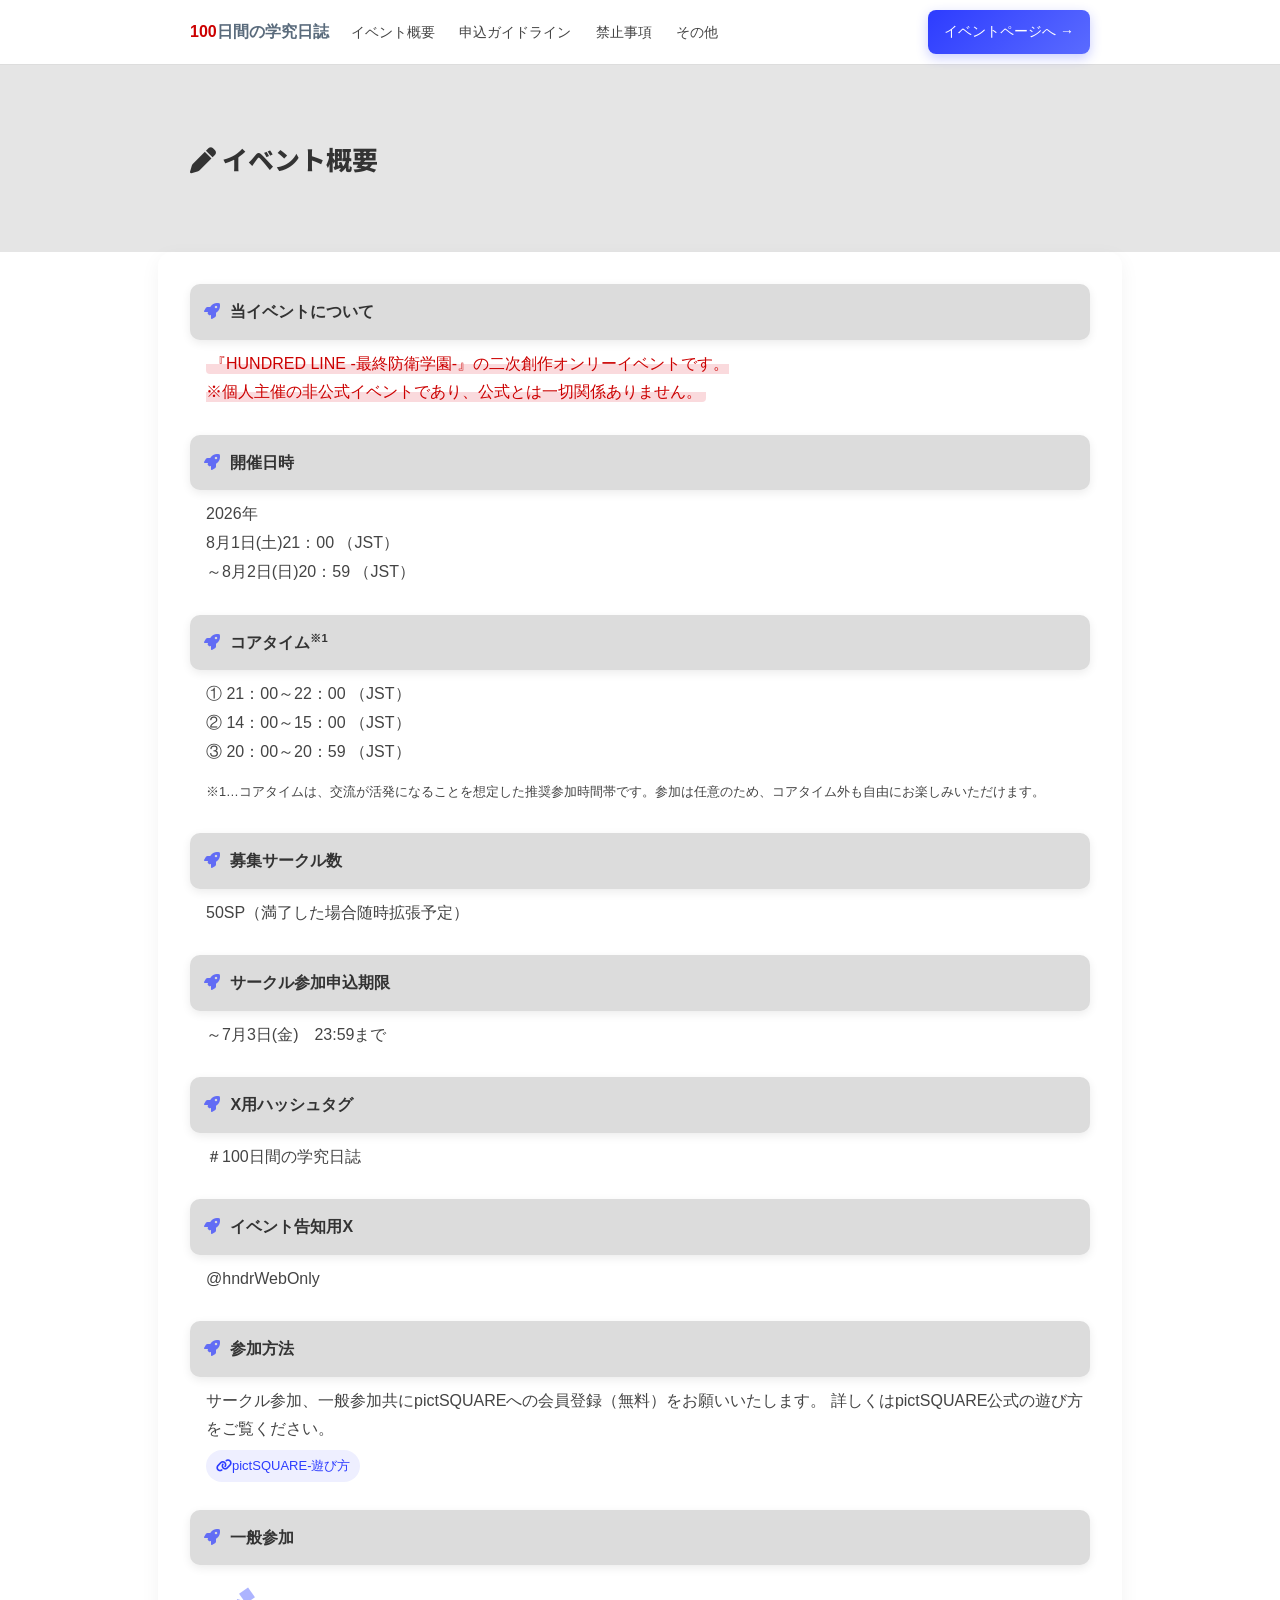
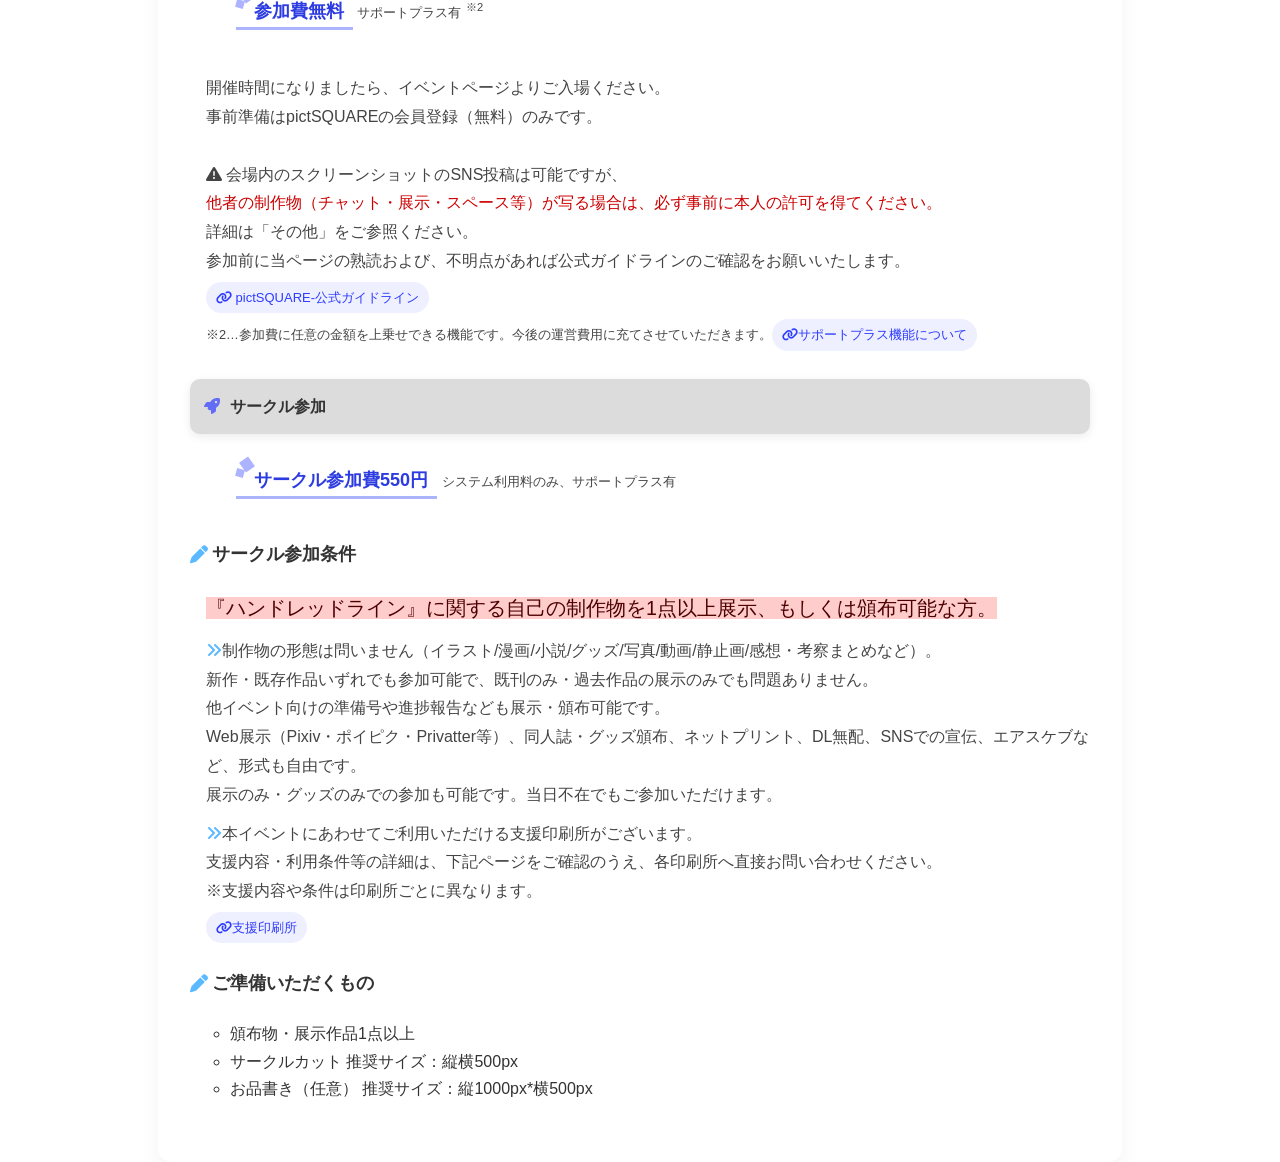
==== commit 4b978550: "Add files via upload" ====
--- a/index.html
+++ b/index.html
@@ -2,7 +2,7 @@
 <html lang="ja">
 <head>
 <meta charset="UTF-8">
-<title>100日間の学究日誌-申込時の注意</title>
+<title>100日間の学究日誌</title>
 <meta name="robots" content="noindex,noarchive,nofollow,noimageindex">
 <meta name="viewport" content="width=device-width, initial-scale=1.0">
 <link rel="stylesheet" href="style.css">
@@ -17,18 +17,18 @@
 <nav class="nav">
   <div class="nav-inner">
       <a href="#">イベント概要</a>
-      <a href="#">参加方法</a>
+      <a href="./guide.html">申込ガイドライン</a>
       <a href="#">禁止事項</a>
       <a href="#">その他</a>
   </div>
 </nav>
-    <a class="cta" href="#">イベントページへ →</a>
+    <a class="cta" href="http://pictsquare.net/jp6zs5s8xuqfi8os67909h5ct9day4p1">イベントページへ →</a>
   </div>
 </header>
 
 <section class="hero">
   <div class="inner">
-    <h1><i class="fa-solid fa-pen"></i> 申込時の注意</h1>
+    <h1><i class="fa-solid fa-pen"></i> イベント概要</h1>
   </div>
 </section>
 
@@ -39,11 +39,11 @@
     <div class="faq-item">
       <div class="question">
         <span class="q"><i class="fas fa-rocket"></i></span>
-        配置について
-      </div>
-      <p class="text">
-        全年齢とR18にゾーニングした上で、メインカップリングまたはメインキャラクターに基づき、
-        申込順で配置いたします。
+        当イベントについて
+      </div>
+      <p class="text"><span class="highlight">
+        『HUNDRED LINE -最終防衛学園-』の二次創作オンリーイベントです。<br>
+※個人主催の非公式イベントであり、公式とは一切関係ありません。</span>
       </p>
     </div>
 
@@ -51,15 +51,12 @@
     <div class="faq-item">
       <div class="question">
         <span class="q"><i class="fas fa-rocket"></i></span>
-        カップリングのリバ表現について
-      </div>
-      <p class="text">
-        リバ表現（左右非固定・別軸リバ・同軸リバなど）は可能です。<br>
-        ただし、申込時は配置の都合上
-        <span style="color:red;">どちらか一方のカップリングでお申し込みください。</span><br>
-        リバ要素を含む場合は、サークルカット・お品書き・ワンクッション等にて内容が分かるよう明記し、
-        閲覧者への配慮をお願いいたします。<br>
-        配置は受けキャラクターを基準に行います（赤ブーブー通信社様と同様の基準です）。
+        開催日時
+      </div>
+      <p class="text">
+        2026年　　<br>
+        8月1日(土)21：00 （JST）<br>
+        ～8月2日(日)20：59 （JST）<br>
       </p>
     </div>
 
@@ -67,13 +64,15 @@
     <div class="faq-item">
       <div class="question">
         <span class="q"><i class="fas fa-rocket"></i></span>
-        総攻めについて
-      </div>
-      <p class="text">
-        総攻め表現は可能です。<br>
-        ただし、申込時は配置の都合上
-        <span style="color:red;">代表する受けキャラクターを1人選んで選択してください。</span><br>
-        配置は受けキャラクターを基準に行います（赤ブーブー通信社様と同様の基準です）。
+        コアタイム<span style="font-size: 70%;vertical-align: super;">※1</span>
+      </div>
+      <p class="text">
+        ① 21：00～22：00 （JST）<br>
+        ② 14：00～15：00 （JST）<br>
+        ③ 20：00～20：59 （JST）<br>
+</p>
+<p class="text">
+<span style="font-size: 80%;">※1…コアタイムは、交流が活発になることを想定した推奨参加時間帯です。参加は任意のため、コアタイム外も自由にお楽しみいただけます。</span><br>
       </p>
     </div>
 
@@ -81,12 +80,10 @@
     <div class="faq-item">
       <div class="question">
         <span class="q"><i class="fas fa-rocket"></i></span>
-        総受けについて
-      </div>
-      <p class="text">
-        申込時は配置の都合上
-        <span style="color:red;">攻めキャラの選択を「該当無し」にしてください。</span><br>
-        配置は受けキャラクターを基準に行います（赤ブーブー通信社様と同様の基準です）。
+        募集サークル数
+      </div>
+      <p class="text">
+        50SP（満了した場合随時拡張予定）
       </p>
     </div>
 
@@ -94,20 +91,10 @@
     <div class="faq-item">
       <div class="question">
         <span class="q"><i class="fas fa-rocket"></i></span>
-        性別改変を含むカップリングについて
-      </div>
-      <p class="text">
-        「ふたなり」「男体化」「女体化」「TS（性転換）」「カントボーイ」を含むカップリングでの参加は可能です。<br>
-        配置は原則として
-        <span style="color:red;">原作での性別に基づいて行います</span>（赤ブーブー通信社様と同様の基準です）。<br><br>
-
-        女性キャラの男体化・ふたなり×男性キャラ<br>
-        → 男女カップリングとして配置<br><br>
-
-        男性キャラの女体化を含むBL（受けの女体化など）<br>
-        → BLとして配置<br><br>
-
-        詳細な内容や補足事項がある場合は、申込時の「配置に関する補足」欄にご記入ください。
+        サークル参加申込期限
+      </div>
+      <p class="text">
+        ～7月3日(金)　23:59まで
       </p>
     </div>
 
@@ -115,92 +102,126 @@
     <div class="faq-item">
       <div class="question">
         <span class="q"><i class="fas fa-rocket"></i></span>
-        サークル参加者申し込み時の設問について
-      </div>
-      <p class="text">
-        サークル参加申し込み時に、配置参考用の設問にご回答いただきます。<br>
-        下記の内容と入力方法を事前にご確認ください。<br>
-      </p>
-    </div>
-<div class="form-section">
-      <p class="text">
-  <!-- 取り扱い内容 -->
-  <div class="form-item">
-    <h2>取り扱い内容 <span class="required">必須</span></h1>
-    <p class="form-desc">
-      閲覧者向けに表示される内容です。主なカップリングやキャラクター（例：「A×B」「〇〇中心」など）をご記入ください。<br>
-      配置に関する詳細や補足事項がある場合は、「配置に関する補足」欄にご記入ください。
-    </p>
-  </div>
-
-  <!-- 成人向け -->
-  <div class="form-item">
-        <h2>成人向けコンテンツの有無 <span class="required">必須</span></h1>
-    <p class="form-desc">
-      閲覧者向けに表示される内容です。成人向け（R18）または全年齢のいずれかを選択してください。<br>
-      ※R18要素を含む作品が1点でもある場合は「あり」を選択してください。
-    </p>
-  </div>
+        X用ハッシュタグ
+      </div>
+      <p class="text">
+        ＃100日間の学究日誌
+      </p>
+    </div>
+
+
+    <!-- ⑦ -->
+    <div class="faq-item">
+      <div class="question">
+        <span class="q"><i class="fas fa-rocket"></i></span>
+        イベント告知用X
+      </div>
+      <p class="text">
+        @hndrWebOnly
+      </p>
+    </div>
+
+
+    <!-- ⑧ -->
+    <div class="faq-item">
+      <div class="question">
+        <span class="q"><i class="fas fa-rocket"></i></span>
+        参加方法
+      </div>
+      <p class="text">
+        サークル参加、一般参加共にpictSQUAREへの会員登録（無料）をお願いいたします。
+        詳しくはpictSQUARE公式の遊び方をご覧ください。<br>
+<a href="https://pictsquare.net/statics/howto?type=normal"><i class="fas fa-link"></i>pictSQUARE-遊び方</a>
+      </p>
+    </div>
+
+<div class="faq-item">
+  <div class="question">
+    <span class="q"><i class="fas fa-rocket"></i></span>
+    一般参加
+  </div>
+
+  <div class="text">
+    <div style="margin-left:30px;">
+      <h2 class="heading-31" style="display:inline-block;">
+        参加費無料
+      </h2>
+      <span style="font-size: 80%;">サポートプラス有</span>
+      <span style="font-size: 70%; vertical-align: super;">※2</span>
+    </div>
+
+    <br>
+
+    開催時間になりましたら、イベントページよりご入場ください。<br>
+    事前準備はpictSQUAREの会員登録（無料）のみです。<br><br>
+
+    <i class="fas fa-exclamation-triangle"></i>
+    会場内のスクリーンショットのSNS投稿は可能ですが、<br>
+
+    <span style="color: #cc0000;">
+      他者の制作物（チャット・展示・スペース等）が写る場合は、必ず事前に本人の許可を得てください。
+    </span><br>
+
+    詳細は「その他」をご参照ください。<br>
+    参加前に当ページの熟読および、不明点があれば公式ガイドラインのご確認をお願いいたします。<br>
+
+    <a href="https://pictsquare.net/statics/howto?type=normal">
+      <i class="fas fa-link"></i> pictSQUARE-公式ガイドライン
+    </a><br>
+      <span style="font-size: 80%;">※2…参加費に任意の金額を上乗せできる機能です。今後の運営費用に充てさせていただきます。</span><a href="https://pictsquare.net/informations/detail/36"><i class="fas fa-link"></i>サポートプラス機能について</a>
+  </div>
+</div>
+
+<!-- ⑩ -->
+<div class="faq-item">
+  <div class="question">
+    <span class="q"><i class="fas fa-rocket"></i></span>
+    サークル参加
+  </div>
+
+  <div class="text">
+    <div style="margin-left:30px;">
+      <h2 class="heading-31" style="display:inline-block;">
+        サークル参加費550円
+      </h2>
+      <span style="font-size: 80%;">
+        システム利用料のみ、サポートプラス有
+      </span>
+    </div>
+  </div>
+</div>
 
   <!-- メイン -->
   <div class="form-item">
-        <h2>メイン取り扱い <span class="required">必須</span></h1>
+        <h4>サークル参加条件</h4>
     <p class="form-desc">
-      配置の参考情報として使用します（非公開）。<br>
-      カップリングがある場合は「カップリングあり」、無い場合は「オールキャラ」を選択してください。<br>
-      その後、メインとなるキャラクターを1人選択してください。<br>
+      <span style="color: #4d0000;background:#ffcccc;font-size: 140%;"><i class="fas fa-star-christmas"></i>『ハンドレッドライン』に関する自己の制作物を1点以上展示、もしくは頒布可能な方。</span>
     </p>
-<br>
-<div class="select-box">
-  <span class="select-label">選択可能キャラクター</span>
-  <div class="select-content">
-カップリングあり／オールキャラ<br>
-澄野拓海／厄師寺猛丸／雫原比留子／飴宮怠美／蒼月衛人／川奈つばさ／丸子楽／九十九今馬／九十九過子／銀崎晶馬／霧藤希／大鈴木くらら／凶鳥狂死香／面影歪／喪白もこ／イヴァー／シオン／柏宮カルア／SIREI／NIGOU／ヴェシネス／ムヴヴム／パクロン／アダムキュー／クェンゼーレ／パーミス／ゼンタ／バラガルーゾ／シャンシン／ヌガンク／チューラムタミー／ダルシャー／カミュン／澄野G／過子G／霧藤G／侵校生<br>
-※選択したいキャラクターが一覧にない場合は、XのDMまたはお問い合わせフォームよりご相談ください。
-  </div>
-</div>
-
-  </div>
-
-  <!-- 攻め -->
+  <div class="text">
+<span style="color: #5ab9ff;"><i class="fas fa-angle-double-right"></i></span>制作物の形態は問いません（イラスト/漫画/小説/グッズ/写真/動画/静止画/感想・考察まとめなど）。<br>
+新作・既存作品いずれでも参加可能で、既刊のみ・過去作品の展示のみでも問題ありません。<br>
+他イベント向けの準備号や進捗報告なども展示・頒布可能です。<br>
+Web展示（Pixiv・ポイピク・Privatter等）、同人誌・グッズ頒布、ネットプリント、DL無配、SNSでの宣伝、エアスケブなど、形式も自由です。<br>
+展示のみ・グッズのみでの参加も可能です。当日不在でもご参加いただけます。<br>
+    </div>
+  <div class="text">
+<span style="color: #5ab9ff;"><i class="fas fa-angle-double-right"></i></span>本イベントにあわせてご利用いただける支援印刷所がございます。<br>
+支援内容・利用条件等の詳細は、下記ページをご確認のうえ、各印刷所へ直接お問い合わせください。<br>
+※支援内容や条件は印刷所ごとに異なります。<br>
+<a href="https://pictsquare.net/statics/support"><i class="fas fa-link"></i>支援印刷所</a>
+    </div>
+    </div>
+
   <div class="form-item">
-        <h2>攻め <span class="required">必須</span></h1>
-    <p class="form-desc">
-      配置の参考情報として使用します（非公開）。<br>
-      カップリングがある場合は攻めキャラクターを選択してください。<br>
-      無い場合は「該当無し」を選択してください。
-    </p>
-  </div>
-
-  <!-- 受け -->
-  <div class="form-item">
-        <h2>受け <span class="required">必須</span></h1>
-    <p class="form-desc">
-      配置の参考情報として使用します（非公開）。<br>
-      カップリングがある場合は受けキャラクターを選択してください。<br>
-      無い場合は「該当無し」を選択してください。<br>
-    </p>
-<br>
-<div class="select-box">
-  <span class="select-label">攻め/受け共通選択可能キャラクター</span>
-  <div class="select-content">
-該当無し／澄野拓海／厄師寺猛丸／雫原比留子／飴宮怠美／蒼月衛人／川奈つばさ／丸子楽／九十九今馬／九十九過子／銀崎晶馬／霧藤希／大鈴木くらら／凶鳥狂死香／面影歪／喪白もこ／イヴァー／シオン／柏宮カルア／SIREI／NIGOU／ヴェシネス／ムヴヴム／パクロン／アダムキュー／クェンゼーレ／パーミス／ゼンタ／バラガルーゾ／シャンシン／ヌガンク／チューラムタミー／ダルシャー／カミュン／澄野G／過子G／霧藤G／侵校生／女夢主／男夢主／モブ<br>
-※選択したいキャラクターが一覧にない場合は、XのDMまたはお問い合わせフォームよりご相談ください。
-  </div>
-</div>
-
-  </div>
-
-  <!-- 補足 -->
-  <div class="form-item">
-        <h2>配置に関する補足 <span class="optional">任意</span></h1>
-    <p class="form-desc">
-      配置の参考情報として使用します（非公開）。<br>
-      配置に影響する要素（リバ要素、隣接希望など）がある場合はこちらにご記入ください。
-    </p>
-  </div>
-</p>
-</div>
+        <h4>ご準備いただくもの</h4>
+<ul><li type="circle">頒布物・展示作品1点以上</li>
+<li type="circle">サークルカット
+推奨サイズ：縦横500px</li>
+<li type="circle">お品書き（任意）
+推奨サイズ：縦1000px*横500px </li></ul>
+
+    </div>
+
 
     
   </div>
--- a/style.css
+++ b/style.css
@@ -258,6 +258,7 @@
 
 
 
+  /* 吹き出し見出し */
 h2 {
   position: relative;/*相対位置*/
   padding-left: 1.2em;/*アイコン分のスペース*/
@@ -277,6 +278,110 @@
 }
 
 
+  /* 参加者見出し */
+
+h3 {
+  position: relative;/*相対位置*/
+  padding-left: 1.2em;/*アイコン分のスペース*/
+  line-height: 1.4;/*行高*/
+  font-size: 18px; 
+}
+
+h3:before {
+  font-family: "Font Awesome 5 Free";
+  content: "\f183";/*アイコンのユニコード*/
+  font-weight: 900;
+  position: absolute;/*絶対位置*/
+  font-size: 1em;/*サイズ*/
+  left: 0;/*アイコンの位置*/
+  top: 0;/*アイコンの位置*/
+  color: #5ab9ff; /*アイコン色*/
+}
+
+  /* サークル見出し */
+
+h4 {
+  position: relative;/*相対位置*/
+  padding-left: 1.2em;/*アイコン分のスペース*/
+  line-height: 1.4;/*行高*/
+  font-size: 18px; 
+}
+
+h4:before {
+  font-family: "Font Awesome 5 Free";
+  content: "\f304";/*アイコンのユニコード*/
+  font-weight: 900;
+  position: absolute;/*絶対位置*/
+  font-size: 1em;/*サイズ*/
+  left: 0;/*アイコンの位置*/
+  top: 0;/*アイコンの位置*/
+  color: #5ab9ff; /*アイコン色*/
+}
+
+/* 見出し */
+h5 {
+  position: relative;
+  background: #eff4ff;
+  padding: 2px 20px 2px 30px;
+  font-size: 18px;
+  color: #474747;
+  border-radius: 0 10px 10px 0;
+  display: inline-block;
+  margin-left: 26px;
+}
+
+h5:before {
+  font-family: "Font Awesome 5 Free";
+  content: "\f041";
+  display: inline-block;
+  line-height: 40px;
+  position: absolute;
+  padding: 0em;
+  color: white;
+  background: #81a1e4;
+  font-weight: 900;
+  width: 40px;
+  text-align: center;
+  height: 40px;
+  line-height: 40px;
+  left: -1.35em;
+  top: 50%;
+  -webkit-transform: translateY(-50%);
+  transform: translateY(-50%);
+  border-radius: 50%;
+  box-shadow: 0px 2px 1px rgba(0, 0, 0, 0.29);
+  border-bottom: solid 2px #4967b4;
+}
+
+.heading-31 {
+    position: relative;
+    padding: .5em .5em .2em 1em;
+    border-bottom: 3px solid #adb4ff;
+    color: #2d3ce1;
+  display: inline-block;
+}
+
+.heading-31::before {
+    position: absolute;
+    top: 0;
+    left: .3em;
+    transform: rotate(55deg);
+    height: 11px;
+    width: 12px;
+    background: #adb4ff;
+    content: '';
+}
+
+.heading-31::after {
+    position: absolute;
+    transform: rotate(15deg);
+    top: .6em;
+    left: 0;
+    height: 8px;
+    width: 8px;
+    background: #adb4ff;
+    content: '';
+}
 /* フキダシ */
 
 .fukidashi-02 {
@@ -352,6 +457,26 @@
   margin-left: 4px;
 }
 
+/* マーカー */
+.highlight {
+    background: linear-gradient(transparent 50%, #FADADD 0%);
+    line-height: 1.3em;
+}
+
+.highlight-blue {
+  font-weight: 700;
+  color: #007c99;
+  font-size: 1.15em;
+
+  background: linear-gradient(
+    transparent 60%,
+    #cfefff 0%
+  );
+
+  padding: 0 2px;
+  border-radius: 2px;
+}
+
 /* キャラ一覧ボックス（←5枚目デザイン） */
 .select-box {
   position: relative;
